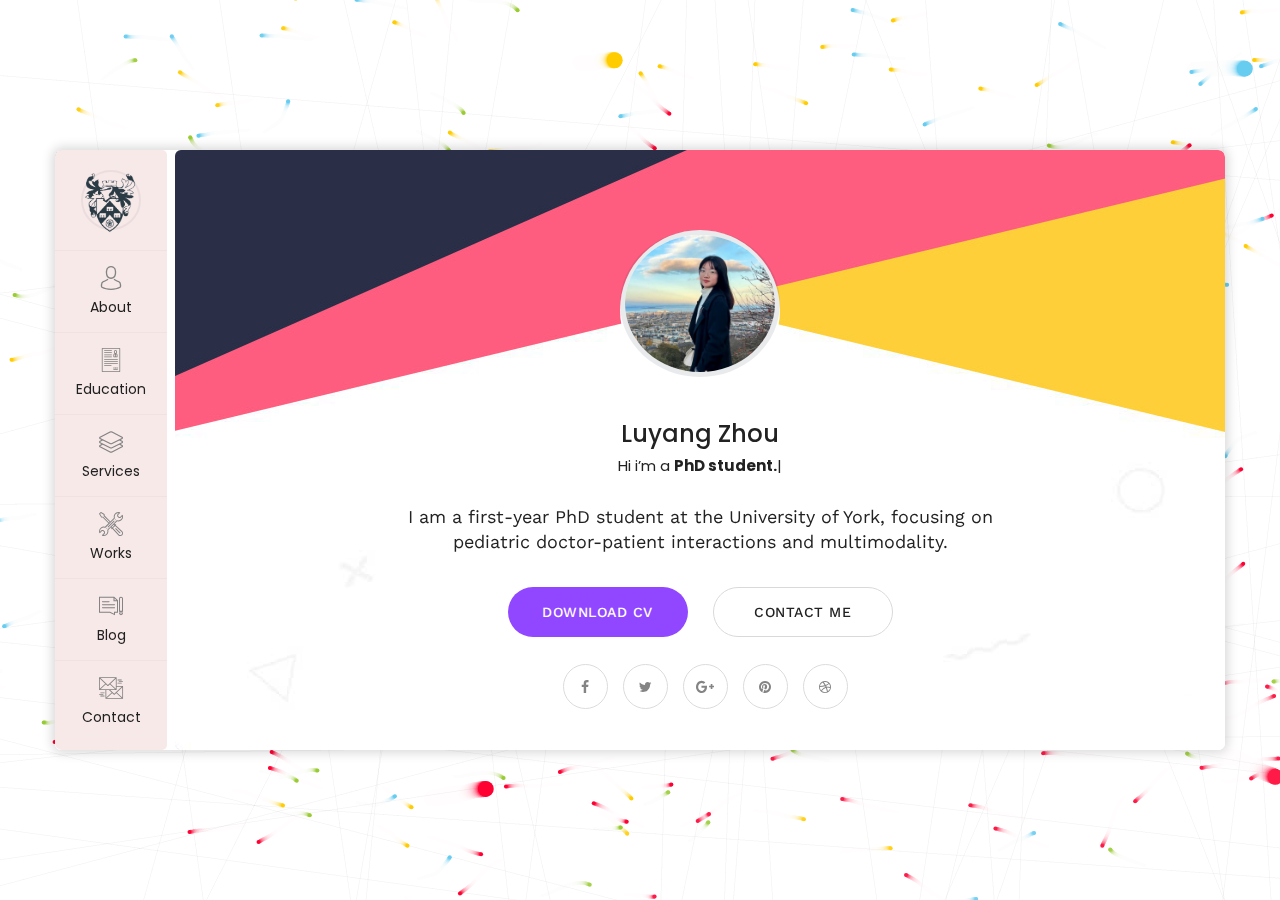
==== index.html @ eec7f37c "Update index.html" ====
﻿<!DOCTYPE html>
<html lang="en">
<head>
<meta charset="utf-8">
<title>Mahira | VCard | CV HTML Template</title>
<!-- Stylesheets -->
<link href="css/bootstrap.css" rel="stylesheet">
<link href="css/style.css" rel="stylesheet">
<link href="css/responsive.css" rel="stylesheet">

<!--Favicon-->
<link rel="shortcut icon" href="images/favicon.png" type="image/x-icon">
<link rel="icon" href="images/favicon.png" type="image/x-icon">
<!-- Responsive -->
<meta http-equiv="X-UA-Compatible" content="IE=edge">
<meta name="viewport" content="width=device-width, initial-scale=1.0, maximum-scale=1.0, user-scalable=0">
<!--[if lt IE 9]><script src="js/html5shiv.js"></script><![endif]-->
<!--[if lt IE 9]><script src="js/respond.js"></script><![endif]-->
</head>

<body>

<div class="page-wrapper default-version">
 	
    <!-- Preloader -->
    <div class="preloader"></div>

    <div class="page-background">
        <div class="image-1"><img src="images/icons/shape/icon-1.png" alt=""></div>
        <div class="image-7"><img src="images/icons/shape/icon-7.png" alt=""></div>
        <canvas id="canvas"></canvas>
    </div>
    
    <!-- Mobile menu -->
    <div class="mobile-menu">
        <div class="container">
            <!--Nav Outer-->
            <div class="nav-outer clearfix">
                <div class="logo"><a href="index.html"><img src="images/logo.png" alt=""></a></div>
                <!-- Main Menu -->
                <nav class="main-menu">
                    <div class="navbar-header">
                        <!-- Toggle Button -->      
                        <button type="button" class="navbar-toggle" data-toggle="collapse" data-target=".navbar-collapse">
                            <span class="icon-bar"></span>
                            <span class="icon-bar"></span>
                            <span class="icon-bar"></span>
                        </button>
                    </div>
                    
                    <div class="navbar-collapse collapse scroll-nav clearfix">
                        <ul class="navigation clearfix">
                            
                            <li class="current"><a href="#home">Home</a></li>
                            <li><a href="#about">About</a></li>
                            <li><a href="#resume">Education</a></li>
                            <li><a href="#services">Services</a></li>
                            <li><a href="#work">Works</a></li>
                            <li><a href="#blog">Blog</a></li>
                            <li><a href="#contact">Contact</a></li>

                         </ul>
                    </div>
                </nav>
                <!-- Main Menu End-->                        
            </div>
            <!--Nav Outer End-->            
        </div>
    </div>
 	
    <div class="card-outer">
        <div class="scroll-box">
            <div class="container" data-animation-in="fadeInLeft" data-animation-out="fadeOutLeft">
                <div class="card-wrapper">
                    <div class="author-info" style="background-image:url(images/background/3.jpg)">
                        <div class="image"><img src="images/resource/user.jpg" alt=""></div>
                        <div class="author">
                            <h3>Luyang Zhou</h3>
                            <div class="designation">
                                Hi i’m
                                <div class="typing-title">
                                    <p>a <strong>PhD student.</strong></p>
                                    <p>a <strong>Conversation analyst.</strong></p>
                                    <p>a <strong>Teaching assistant.</strong></p>
                                </div>
                                <span class="typed-title"></span>
                            </div>
                        </div>
                        <div class="link-btn">
                            <a href="https://luluyang666.github.io/luyangzhou2.github.io/#" class="theme-btn btn-style-one">Download CV</a>
                        </div>
                        <ul class="social-icon-two">
                            <li><a href="#"><span class="fa fa-facebook"></span></a></li>
                            <li><a href="#"><span class="fa fa-twitter"></span></a></li>
                            <li><a href="#"><span class="fa fa-google-plus"></span></a></li>
                            <li><a href="#"><span class="fa fa-pinterest"></span></a></li>
                        </ul>
                    </div>
                    <div class="card-inner-box">
                        <header class="header wow fadeInLeft" data-wow-duration="1.5s">
                            <ul class="main-menu">
                                <li class="active home"><a class="logo" href="#home"><img src="images/logo.png" alt=""></a></li>
                                <li><a href="#about"><i class="flaticon-social"></i>About</a></li>
                                <li><a href="#resume"><i class="flaticon-curriculum"></i>Education</a></li>
                                <li><a href="#services"><i class="flaticon-layers-1"></i>Services</a></li>
                                <li><a href="#work"><i class="flaticon-tools"></i>Works</a></li>
                                <li><a href="#blog"><i class="flaticon-blog"></i>Blog</a></li>
                                <li><a href="#contact"><i class="flaticon-send-mail"></i>Contact</a></li>
                            </ul>
                        </header>

                        <!-- card item -->
                        <div class="card-home card-item active" id="home" style="background-image:url(images/background/1.jpg)">

                            <div class="card-inner wow fadeInUp" data-wow-duration="2s">
                                <div class="image"><img src="images/resource/user.jpg" alt=""></div>
                                <div class="author">
                                    <h3>Luyang Zhou</h3>
                                    <div class="designation">
                                        Hi i’m
                                        <div class="typing-title">
                                            <p>a <strong>PhD student.</strong></p>
                                            <p>a <strong>Conversation analyst.</strong></p>
                                            <p>a <strong>Teaching assistant.</strong></p>
                                        </div>
                                        <span class="typed-title"></span>
                                    </div>
                                </div>
                                <div class="text">I am a first-year PhD student at the University of York, focusing on pediatric doctor-patient interactions and multimodality.</div>
                                <div class="link-btn">
                                    <a href="#" class="theme-btn btn-style-one">Download CV</a>
                                    <a href="#" class="theme-btn btn-style-two">Contact Me</a>
                                </div>
                                <ul class="social-icon-two">
                                    <li><a href="#"><span class="fa fa-facebook"></span></a></li>
                                    <li><a href="#"><span class="fa fa-twitter"></span></a></li>
                                    <li><a href="#"><span class="fa fa-google-plus"></span></a></li>
                                    <li><a href="#"><span class="fa fa-pinterest"></span></a></li>
                                    <li><a href="#"><span class="fa fa-dribbble"></span></a></li>
                                </ul>
                            </div>
                            
                        </div>
                        <!-- end item -->

                        <!-- card item -->
                        <div class="card-about card-item" id="about" style="background-image:url(images/background/2.jpg)">
                            <div class="card-inner">
                                <h4 class="title">About Me</h4>
                                <div class="text">I am a first-year PhD student at the University of York. My research focuses on a CA approach to doctor-patient interaction, especially pediatric consultations. I also explore multimodal conversation analysis, investigating how non-verbal cues, such as gestures and other visual elements contribute to communication in healthcare settings.</div>
                                <div class="info-list">
                                    <div class="row">
                                        <div class="col-md-6">
                                            <ul class="list-style-one">
                                                <li><strong>Name:</strong>  Luyang Zhou</li>
                                                <li><strong>Phone:</strong>  </li>
                                                <li><strong>Address:</strong>  Vanbrugh College, the Department of Language and Linguistic Science, University of York, YO10, 5DD</li>
                                            </ul>
                                        </div>
                                        <div class="col-md-6">
                                            <ul class="list-style-one">
                                                <li><strong>Email:</strong>  ftb512@york.ac.uk</li>
                                                <li><strong>Freelance:</strong>  Tutoring or Teaching</li>
                                            </ul>
                                        </div>
                                    </div>
                                </div>                                    
                                <h4 class="title">Skills</h4>
                                <div class="row">
                                    <!-- About Block -->
                                    <div class="skill-block col-md-3 col-sm-4 col-xs-6">
                                        <div class="inner-box">
                                            <div class="graph-outer">
                                                <input type="text" class="dial" data-fgColor="#9147ff" data-bgColor="#f5f5f5" data-width="90" data-height="90" data-linecap="normal"  value="75">
                                                <div class="inner-text count-box"><span class="count-text" data-stop="100" data-speed="2000"></span>%</div>
                                            </div>
                                            <h3>Mandarin, Japanese and English</h3>
                                        </div>
                                    </div>

                                    <!-- About Block -->
                                    <div class="skill-block col-md-3 col-sm-4 col-xs-6">
                                        <div class="inner-box">
                                            <div class="graph-outer">
                                                <input type="text" class="dial" data-fgColor="#ff5e7e" data-bgColor="#f5f5f5" data-width="90" data-height="90" data-linecap="normal"  value="75">
                                                <div class="inner-text count-box"><span class="count-text" data-stop="90" data-speed="2000"></span>%</div>
                                            </div>
                                            <h3>Qualitative analysis</h3>
                                        </div>
                                    </div>

                                    <!-- About Block -->
                                    <div class="skill-block col-md-3 col-sm-4 col-xs-6">
                                        <div class="inner-box">
                                            <div class="graph-outer">
                                                <input type="text" class="dial" data-fgColor="#ffc713" data-bgColor="#f5f5f5" data-width="90" data-height="90" data-linecap="normal"  value="75">
                                                <div class="inner-text count-box"><span class="count-text" data-stop="75" data-speed="2000"></span>%</div>
                                            </div>
                                            <h3>Machine learning</h3>
                                        </div>
                                    </div>

                                    <!-- About Block -->
                                    <div class="skill-block col-md-3 col-sm-4 col-xs-6">
                                        <div class="inner-box">
                                            <div class="graph-outer">
                                                <input type="text" class="dial" data-fgColor="#51dbc3" data-bgColor="#f5f5f5" data-width="90" data-height="90" data-linecap="normal"  value="75">
                                                <div class="inner-text count-box"><span class="count-text" data-stop="75" data-speed="2000"></span>%</div>
                                            </div>
                                            <h3>R and Python</h3>
                                        </div>
                                    </div>
                                </div>
                                        
                            </div>
                        </div>
                        <!-- end item -->

                        <!-- card item -->
                        <div class="card-resume card-item" id="resume" style="background-image:url(images/background/2.jpg)">
                            <div class="card-inner">
                                <h4 class="title">Education</h4>
                                <div class="row clearfix">
                                    <!--Column-->
                                    <div class="timeline-column col-md-6 col-sm-12 col-xs-12">
                                        <div class="inner">
                                            <div class="col-header"><div class="icon-box"><div class="icon-inner"><div class="icon"><span class="flaticon-book"></span></div></div></div> <h2>Education</h2></div>
                                            
                                            <!--Timeline Block-->
                                            <div class="timeline-block">
                                                <div class="inner-box">
                                                    <h4>PhD in Language and Communication</h4>
                                                    <div class="date"><span>2024-present</span> / University of York</div>
                                                    <div class="text">A Multimodal Conversation Analysis of Children's Engagement in Pediatric Consultations(co-supervised by Prof. Merran Toerien and Dr. Kobin Kendrick).</div>
                                                </div>
                                            </div>

                                            <!--Timeline Block-->
                                            <div class="timeline-block">
                                                <div class="inner-box">
                                                    <h4>MA in Linguistics(Distinction)</h4>
                                                    <div class="date"><span>2022-2023</span> / Newcastle University</div>
                                                    <div class="text">Enhancing Learning Space: A Comparative Study of Feedback Practices in Chinese EFL Classrooms(supervised by Prof. Steve Walsh).</div>
                                                </div>
                                            </div>

                                            <!--Timeline Block-->
                                            <div class="timeline-block">
                                                <div class="inner-box">
                                                    <h4>BA in English</h4>
                                                    <div class="date"><span>2018-2022</span> / Ocean University of China</div>
                                                    <div class="text">Patriotism in Interaction: A Conversation Analytic Study of Interviews with Shenzhou Spacecraft Astronauts(supervised by Prof. Guodong Yu). </div>
                                                </div>
                                            </div>
                                            
                                        </div>
                                    </div>
                                    
                                    <!--Column-->
                                    <div class="timeline-column col-md-6 col-sm-12 col-xs-12">
                                        <div class="inner">
                                            <div class="col-header"><div class="icon-box"><div class="icon-inner"><div class="icon"><span class="flaticon-case"></span></div></div></div> <h2>Experience</h2></div>
                                            
                                            <!--Timeline Block-->
                                            <div class="timeline-block">
                                                <div class="inner-box">
                                                    <h4>YorCCA Committee Member</h4>
                                                    <div class="date"><span>2024-Present</span>  / University of York</div>
                                                    <div class="text">Marketing Manager: Create content for social media platforms, including tweets, posts, and event promotions.</div>
                                                </div>
                                            </div>

                                            <div class="timeline-block">
                                                <div class="inner-box">
                                                    <h4>Student Representative</h4>
                                                    <div class="date"><span>2022-2023 </span> / Newcastle University</div>
                                                    <div class="text">Gathered peer feedback, communicated concerns to faculty, organized initiatives, and participated in advocacy meetings.</div>
                                                </div>
                                            </div>

                                            <div class="timeline-block">
                                                <div class="inner-box">
                                                    <h4>Research Assistant in Child Language Acquisition</h4>
                                                    <div class="date"><span>2023 </span>  / Newcastle University</div>
                                                    <div class="text">Conducted ethnographic transcriptions of 10 hours of audio recordings of children (aged 2 to 4) and their parents for the CHILDS corpus.</div>
                                                </div>
                                            </div>

                                        </div>
                                    </div>
                                    
                                </div>
                            </div>
                        </div>
                        <!-- end item -->
                        <!-- card item -->
                        <div class="card-services card-item" id="services" style="background-image:url(images/background/2.jpg)">
                            <div class="card-inner">
                                <h4 class="title">Services</h4>
                                <div class="row">
                                    <div class="services-block col-md-6">
                                        <div class="inner-box">
                                            <div class="icon-box"><span class="icon flaticon-pen-tool"></span></div>
                                            <h4><a href="blog-single.html">UI/UX Design</a></h4>
                                            <div class="text">Lorem ipsum dolor amet constur adipisicing elit </div>
                                        </div> 
                                    </div>
                                    <div class="services-block col-md-6">
                                        <div class="inner-box">
                                            <div class="icon-box"><span class="icon flaticon-folder"></span></div>
                                            <h4><a href="blog-single.html">Web Design</a></h4>
                                            <div class="text">Lorem ipsum dolor amet constur adipisicing elit </div>
                                        </div> 
                                    </div>
                                    <div class="services-block col-md-6">
                                        <div class="inner-box">
                                            <div class="icon-box"><span class="icon flaticon-computer"></span></div>
                                            <h4><a href="blog-single.html">Branding</a></h4>
                                            <div class="text">Lorem ipsum dolor amet constur adipisicing elit </div>
                                        </div> 
                                    </div>
                                    <div class="services-block col-md-6">
                                        <div class="inner-box">
                                            <div class="icon-box"><span class="icon flaticon-layers-1"></span></div>
                                            <h4><a href="blog-single.html">Logo Design</a></h4>
                                            <div class="text">Lorem ipsum dolor amet constur adipisicing elit </div>
                                        </div> 
                                    </div>
                                    <div class="services-block col-md-6">
                                        <div class="inner-box">
                                            <div class="icon-box"><span class="icon flaticon-web-design"></span></div>
                                            <h4><a href="blog-single.html">Apps Design</a></h4>
                                            <div class="text">Lorem ipsum dolor amet constur adipisicing elit </div>
                                        </div> 
                                    </div>
                                    <div class="services-block col-md-6">
                                        <div class="inner-box">
                                            <div class="icon-box"><span class="icon flaticon-photo-camera"></span></div>
                                            <h4><a href="blog-single.html">Photography</a></h4>
                                            <div class="text">Lorem ipsum dolor amet constur adipisicing elit </div>
                                        </div> 
                                    </div>
                                </div>
                            </div>
                        </div>
                        <!-- end item -->
                        <!-- card item -->
                        <div class="card-projects card-item" id="work" style="background-image:url(images/background/2.jpg)">
                            <div class="card-inner">
                                <h4 class="title">Works</h4>
                                <div class="row">
                                    <div class="projects-block col-md-6">
                                        <div class="inner-box">
                                            <figure class="image">
                                                <img src="images/gallery/1.jpg" alt="image">
                                                <div class="overlay">
                                                    <a class="lightbox-image option-btn" title="Image Caption Here" data-fancybox-group="example-gallery" href="images/gallery/1.jpg">
                                                        <i class="fa fa-search"></i>
                                                    </a>                                
                                                </div>
                                            </figure>
                                            <div class="caption-title">
                                                <h3><a href="#">Portfolio Item Title</a></h3>
                                                <span>Branding, Print</span>
                                            </div>
                                        </div>
                                    </div>
                                    <div class="projects-block col-md-6">
                                        <div class="inner-box">
                                            <figure class="image">
                                                <img src="images/gallery/2.jpg" alt="image">
                                                <div class="overlay">
                                                    <a class="lightbox-image option-btn" title="Image Caption Here" data-fancybox-group="example-gallery" href="images/gallery/2.jpg">
                                                        <i class="fa fa-search"></i>
                                                    </a>                                
                                                </div>
                                            </figure>
                                            <div class="caption-title">
                                                <h3><a href="#">Portfolio Item Title</a></h3>
                                                <span>Branding, Print</span>
                                            </div>
                                        </div>
                                    </div>
                                    <div class="projects-block col-md-6">
                                        <div class="inner-box">
                                            <figure class="image">
                                                <img src="images/gallery/3.jpg" alt="image">
                                                <div class="overlay">
                                                    <a class="lightbox-image option-btn" title="Image Caption Here" data-fancybox-group="example-gallery" href="images/gallery/3.jpg">
                                                        <i class="fa fa-search"></i>
                                                    </a>                                
                                                </div>
                                            </figure>
                                            <div class="caption-title">
                                                <h3><a href="#">Portfolio Item Title</a></h3>
                                                <span>Branding, Print</span>
                                            </div>
                                        </div>
                                    </div>
                                    <div class="projects-block col-md-6">
                                        <div class="inner-box">
                                            <figure class="image">
                                                <img src="images/gallery/4.jpg" alt="image">
                                                <div class="overlay">
                                                    <a class="lightbox-image option-btn" title="Image Caption Here" data-fancybox-group="example-gallery" href="images/gallery/4.jpg">
                                                        <i class="fa fa-search"></i>
                                                    </a>                                
                                                </div>
                                            </figure>
                                            <div class="caption-title">
                                                <h3><a href="#">Portfolio Item Title</a></h3>
                                                <span>Branding, Print</span>
                                            </div>
                                        </div>
                                    </div>
                                    <div class="projects-block col-sm-6">
                                        <div class="inner-box">
                                            <figure class="image">
                                                <img src="images/gallery/5.jpg" alt="image">
                                                <div class="overlay">
                                                    <a class="lightbox-image option-btn" title="Image Caption Here" data-fancybox-group="example-gallery" href="images/gallery/5.jpg">
                                                        <i class="fa fa-search"></i>
                                                    </a>                                
                                                </div>
                                            </figure>
                                            <div class="caption-title">
                                                <h3><a href="#">Portfolio Item Title</a></h3>
                                                <span>Branding, Print</span>
                                            </div>
                                        </div>
                                    </div>
                                    <div class="projects-block col-sm-6">
                                        <div class="inner-box">
                                            <figure class="image">
                                                <img src="images/gallery/6.jpg" alt="image">
                                                <div class="overlay">
                                                    <a class="lightbox-image option-btn" title="Image Caption Here" data-fancybox-group="example-gallery" href="images/gallery/6.jpg">
                                                        <i class="fa fa-search"></i>
                                                    </a>                                
                                                </div>
                                            </figure>
                                            <div class="caption-title">
                                                <h3><a href="#">Portfolio Item Title</a></h3>
                                                <span>Branding, Print</span>
                                            </div>
                                        </div>
                                    </div>
                                </div>
                            </div>
                        </div>
                        <!-- end item -->
                        <!-- card item -->
                        <div class="card-blog card-item" id="blog" style="background-image:url(images/background/2.jpg)">
                            <div class="card-inner">
                                <h4 class="title">Blog</h4>
                                <div class="news-block">
                                    <div class="inner-box">
                                        <div class="image">
                                            <img src="images/resource/blog-1.jpg" alt="">
                                            <div class="overlay">
                                                <a class="link-btn" href="blog-single.html">
                                                    <i class="fa fa-link"></i>
                                                </a>                                
                                            </div>
                                        </div>
                                        <div class="date"><strong>02</strong> <br>Sep</div>
                                        <div class="lower-content">
                                            <h4><a href="blog-single.html">Let’s Talk About Design</a></h4>
                                            <div class="post-meta">by admin  /  <span>Design</span></div>
                                        </div>
                                    </div>
                                </div>
                                <div class="news-block">
                                    <div class="inner-box">
                                        <div class="image">
                                            <img src="images/resource/blog-2.jpg" alt="">
                                            <div class="overlay">
                                                <a class="link-btn" href="blog-single.html">
                                                    <i class="fa fa-link"></i>
                                                </a>                                
                                            </div>
                                        </div>
                                        <div class="date"><strong>04</strong> <br>Sep</div>
                                        <div class="lower-content">
                                            <h4><a href="blog-single.html">Let’s Talk About Design</a></h4>
                                            <div class="post-meta">by admin  /  <span>Design</span></div>
                                        </div>
                                    </div>
                                </div>
                                <div class="news-block">
                                    <div class="inner-box">
                                        <div class="image">
                                            <img src="images/resource/blog-3.jpg" alt="">
                                            <div class="overlay">
                                                <a class="link-btn" href="blog-single.html">
                                                    <i class="fa fa-link"></i>
                                                </a>                                
                                            </div>
                                        </div>
                                        <div class="date"><strong>06</strong> <br>Sep</div>
                                        <div class="lower-content">
                                            <h4><a href="blog-single.html">Let’s Talk About Design</a></h4>
                                            <div class="post-meta">by admin  /  <span>Design</span></div>
                                        </div>
                                    </div>
                                </div>
                            </div>
                        </div>
                        <!-- end item -->
                        <!-- card item -->
                        <div class="card-contact card-item" id="contact" style="background-image:url(images/background/2.jpg)">
                            <div class="card-inner">
                                <h3 class="title">Contact</h3>
                                <h4>Keep In Touch</h4>
                                <div class="row clearfix">
                                    <div class="col-md-6">
                                        <ul class="list-style-two">
                                            <li><span class="icon flaticon-signs"></span>Vanbrugh College, the Department of Language and Linguistic Science <br> the University of York, YO10, 5DD </li>
                                            <li><span class="icon flaticon-smartphone"></span>(+44) 01904 32 3213</li>
                                            <li><span class="icon flaticon-note-1"></span>ftb512@york.ac.uk </li>
                                        </ul>
                                    </div>
                                    <div class="col-md-6">
                                        <div class="map-section">
                                            <div class="home-google-map">
                                                <div 
                                                    class="google-map" 
                                                    id="contact-google-map" 
                                                    data-map-lat="40.700843" 
                                                    data-map-lng="-74.004012" 
                                                    data-icon-path="images/icons/map-marker.png"
                                                    data-map-title="Chester"
                                                    data-map-zoom="11" >
                                                </div>
                                            </div>
                                        </div>
                                    </div>
                                </div>
                                <h4>Contact me</h4>
                                <!-- Contact Form -->
                                <div class="contact-form">
                                    <!--Comment Form-->
                                    <form method="post" action="sendemail.php" id="contact-form">
                                        <div class="row clearfix">
                                            
                                            <div class="col-md-6 form-group">
                                                <input type="text" name="username" placeholder="Name" required>
                                            </div>
                                            
                                            <div class="col-md-6 form-group">
                                                <input type="email" name="email" placeholder="Email" required>
                                            </div>
                                            
                                            <div class="col-md-6 form-group">
                                                <input type="text" name="subject" placeholder="Subject" required>
                                            </div>

                                            <div class="col-md-6 form-group">
                                                <input type="text" name="phone" placeholder="Phone" required>
                                            </div>

                                            <div class="col-lg-12 col-md-12 form-group">
                                                <textarea name="message" placeholder="Message"></textarea>
                                            </div>
                                            
                                            <div class="col-lg-12 col-md-12 form-group">
                                                <button class="theme-btn btn-style-two" type="submit" name="submit-form">Submit Now </button>
                                            </div>
                                            
                                        </div>
                                    </form>
                                        
                                </div>
                                <!--End Contact Form -->
                                        
                            </div>
                        </div>
                        <!-- end item -->

                    </div>
                </div>
                    
            </div>
        </div>
            
    </div>

</div>
<!--End pagewrapper-->


<script src="js/jquery.js"></script> 

<script src="js/bootstrap.min.js"></script>
<script src="js/jquery.mCustomScrollbar.concat.min.js"></script>
<script src="js/owl.js"></script>
<script src="js/wow.js"></script>
<script src="js/appear.js"></script>
<script src="js/jquery.fancybox.js"></script>
<script src="js/element-in-view.js"></script>
<script src="js/knob.js"></script>
<script src="js/validate.js"></script>
<script src="js/mousemoveparallax.js"></script>
<script src="js/pagenav.js"></script>
<script src="js/jquery-type.js"></script>
<script src="js/jquery.nicescroll.min.js"></script>
<script src="js/particle-alone.js"></script>
<script src="js/script.js"></script>

<!--Google Map APi Key-->
<script src="http://ditu.google.cn/maps/api/js?key=AIzaSyATY4Rxc8jNvDpsK8ZetC7JyN4PFVYGCGM"></script>
<script src="js/gmaps.js"></script>
<script src="js/map-script.js"></script>
<!--End Google Map APi-->

</body>
</html>
---- css/style.css ----
/* Mahira HTML Template*/

/************ TABLE OF CONTENTS ***************
1. Fonts
2. Reset
3. Global
4. Header
5. About
6. Resume
7. Services
8. Works
9. Blog
10. Contact
**********************************************/

/*** 

====================================================================
	Fonts
====================================================================

 ***/

@import url('https://fonts.googleapis.com/css?family=Poppins:400,500,600,700,800|Work+Sans:400,500,700');

/*font-family: 'Poppins', sans-serif;
font-family: 'Work Sans', sans-serif;*/

@import url('font-awesome.css');
@import url('flaticon.css');
@import url('animate.css');
@import url('owl.css');
@import url('jquery-ui.css');
@import url('jquery.fancybox.min.css');
@import url('jquery.mCustomScrollbar.min.css');
@import url('custom-animate.css');
@import url('multi-scroll.css');

/*** 

====================================================================
	Reset
====================================================================

 ***/

* {
	margin:0px;
	padding:0px;
	border:none;
	outline:none;
}

/*** 

====================================================================
	Global Settings
====================================================================

 ***/

body {
	font-size:15px;
	color:#777777;
	line-height:1.7em;
	font-weight:400;
	background:#ffffff;
	-webkit-font-smoothing: antialiased;
	-moz-font-smoothing: antialiased;
	font-family: 'Work Sans', sans-serif;
}

a{
	text-decoration:none;
	cursor:pointer;
	color:#fc6183;
}

a:hover,a:focus,a:visited{
	text-decoration:none;
	outline:none;
}

h1,h2,h3,h4,h5,h6 {
	position:relative;
	font-weight:normal;
	background:none;
	margin:0px;
	line-height:1.6em;
	font-family: 'Poppins', sans-serif;
}

textarea{
	overflow:hidden;
}

p{
	font-size: 14px;
	position:relative;
	line-height:1.8em;	
	margin-bottom: 0;
	color: #777777;
}

::-webkit-input-placeholder{color: inherit;}
::-moz-input-placeholder{color: inherit;}
::-ms-input-placeholder{color: inherit;}

.auto-container{
	position:static;
	max-width:1200px;
	padding:0px 15px;
	margin:0 auto;
}

.medium-container{
	max-width:850px;
}

.page-wrapper{
	position:relative;
	margin:0 auto;
	width:100%;
	min-width:300px;
	background-position: center;
	background-repeat: repeat;
}

.page-wrapper.bg-lines{
	background-image: url(../images/icons/line.png);
}


ul,li{
	list-style:none;
	padding:0px;
	margin:0px;	
}

.centered{
	text-align:center;	
}

.theme-btn{
	display:inline-block;
	letter-spacing: .5px;
	transition:all 0.3s ease;
	-moz-transition:all 0.3s ease;
	-webkit-transition:all 0.3s ease;
	-ms-transition:all 0.3s ease;
	-o-transition:all 0.3s ease;
}

/*Btn Style One*/
.btn-style-one{
	position:relative;
	font-size:14px;
	line-height:22px;
	text-align: center;
	padding:14px 30px;
	color:#ffffff;
	font-weight:500;
	text-transform: uppercase;
	letter-spacing:.5px;
	-webkit-border-radius: 40px;
	-moz-border-radius: 40px;
	-ms-border-radius: 40px;
	-o-border-radius: 40px;
	border-radius: 40px;
	background: #9147ff;
}

.btn-style-one:hover{
	color: #fff;
	background: #222;
}

/*Btn Style two*/
.btn-style-two{
	position:relative;
	font-size:14px;
	line-height:22px;
	text-align: center;
	padding: 13px 30px;
	color:#222;
	font-weight:500;
	text-transform: uppercase;
	letter-spacing:.5px;
	-webkit-border-radius: 40px;
	-moz-border-radius: 40px;
	-ms-border-radius: 40px;
	-o-border-radius: 40px;
	border-radius: 40px;
	background: transparent;
	border: 1px solid #d9d9d9;
}

.btn-style-two:hover{
	color: #ffffff;
	background: #9147ff;
	border-color: #9147ff;
}


/*Social Icon One*/

.social-icon-one{
	position:relative;
}

.social-icon-one li{
	position:relative;
	margin-left:10px;
	display:inline-block;
}

.social-icon-one li a{
	font-size:14px;
	color:#111111;
}

.social-icon-one li a:hover{
	color:#1d1d1d;
}

/*Social Icon two*/

.social-icon-two{
	position:relative;
}

.social-icon-two li{
	position:relative;
	margin-left:10px;
	display:inline-block;
}

.social-icon-two li a{
	font-size:14px;
	color: #848484;
	height:  45px;
	width:  45px;
	text-align:  center;
	line-height:  45px;
	border: 1px solid #dbdbdb;
	display:  inline-block;
	border-radius: 50%;
	transition: .5s ease;
}

.social-icon-two li a:hover{
	color:#fff;
	background-color: #9147ff;
}

.theme_color{
	color:#fc6183;	
}

.preloader{
	position:fixed;
	left:0px;
	top:0px;
	width:100%;
	height:100%;
	z-index:999999;
	background-color:#ffffff;
	background-position:center center;
	background-repeat:no-repeat;
	background-image:url(../images/icons/preloader.svg);
}

img{
	display:inline-block;
	max-width:100%;
	height:auto;	
}

/* page background */
.page-background {
	position: fixed;
    overflow: hidden;
    top: 0;
    left: 0;
    width: 100%;
    height: 100%;
	background-image: -moz-linear-gradient( 110deg, rgb(145,71,255) 0%, rgb(121,39,245) 100%);
    background-image: -webkit-linear-gradient( 110deg, rgb(145,71,255) 0%, rgb(121,39,245) 100%);
    background-image: -ms-linear-gradient( 110deg, rgb(145,71,255) 0%, rgb(121,39,245) 100%);
}

.page-background .image-1 {
	position: absolute;
	left: 0;
	top: 0;
}

.page-background .image-7 {
	position: absolute;
	right: 0;
	bottom: 0px;
}

/* parallax container */

.parallax-container {
    position: absolute;
    left: 0;
    top: 0;
    width: 100%;
    height: 100%;
}

.parallax-container .image-2 {
	position: absolute;
	left: 120px;
	top: 50%;
}

.parallax-container .image-3 {
	position: absolute;
	left: 50%;
	top: 90px;
}

.parallax-container .image-4 {
	position: absolute;
	right: 30%;
	top: 5px;
}

.parallax-container .image-5 {
	position: absolute;
	right: 150px;
	bottom: 50%;
}

.parallax-container .image-6 {
	position: absolute;
	left: 30%;
	bottom: 50px;
}


.card-outer {
    position: fixed;
    display: flex;
    flex-direction: row;
    flex-wrap: wrap;
    justify-content:  center;
    align-items:  center;
    height:  100%;
    width:  100%;
    top:  0;
    left:  0;
}

.card-outer .container {
	position: relative;
}


/*** 

====================================================================
	Header
====================================================================

 ***/

.header {
	position: absolute;
	left: 0;
	top: 0;
	bottom: 0;
	background-color: #f8e9e9;
	border-radius: 5px;
	transition: .5s ease;
	z-index: 99;
	overflow: hidden;
}

.card-outer .card-inner-box.offsetleft .header {
	border-radius: 0px;
}

.header ul {
	text-align: center;
}

.header ul li {
	position: relative;
	min-width: 100px;
	border-bottom: 1px solid #f0e2e2;
}

.header ul li:last-child {
	border-bottom: 0px;
}

.header ul li a.logo {
    border: 2px solid #ebdddd;
    border-radius: 50%;
    height: 60px;
    width: 60px;
    padding: 0 0;
    line-height: 54px;
    margin: 20px auto;
}

.header ul li.active a.logo {
	background-color: transparent;
}

.header ul li a {
	position: relative;
	color: #212121;
	padding: 15px 21px 12px;

	display:  block;
	font-size:  14px;
	font-family:  'Poppins', sans-serif;
	background: #f8e9e9;
	z-index: 99;
}

.header ul li:before {
	position: absolute;
	content: '';
	background-color: #9147ff;
	height: 50px;
	width: 50px;
	right: 10px;
	top: 15px;
	transform: rotate(45deg);
	transition:  .5s ease;
}

.header ul li.active:before {
	right: 0;
	z-index: 99;
}

.header ul li.home:before {
	display: none;
}

.header ul li a i {
	display:  block;
	color: #838383;
	font-size: 24px;
	margin-bottom: 3px;
}

.header ul li.active a {
    background: #9147ff;
    color: #fff;
}

.header ul li.active a i {
    color: #fff;
}

/* Mobile menu */

.mobile-menu {
    background: #fff;
    position: fixed;
    top: 0;
    left: 0;
    width: 100%;
    z-index: 9999;
    display: none;
    box-shadow: 0 0 40px rgba(0, 0, 0, 0.1);
}

.mobile-menu .nav-outer {
	position: relative;
}

.mobile-menu .logo {
    position: absolute;
    left: 0;
    top: 0;
    z-index: 99;
    border-right: 1px solid #ececec;
    padding: 13px 0;
    padding-right: 24px;
}

/*** 

====================================================================
	Card item
====================================================================

 ***/

.card-outer .card-wrapper {
	background-color: #fff;
	border-radius: 7px;
	overflow: hidden;
}

.card-outer .card-inner-box {
	position: relative;
	min-height: 600px;
	background-image: -moz-linear-gradient( 110deg, rgb(145,71,255) 0%, rgb(121,39,245) 100%);
	background-image: -webkit-linear-gradient( 110deg, rgb(145,71,255) 0%, rgb(121,39,245) 100%);
	background-image: -ms-linear-gradient( 110deg, rgb(145,71,255) 0%, rgb(121,39,245) 100%);
	transition: 1s ease;
}

.card-outer .card-inner-box.offsetleft {
	transition: .5s ease;
	transform: translate(350px);
}

.card-item {
    position: absolute;
    border-radius: 6px;
    border-top-left-radius: 0px;
    border-bottom-left-radius: 0px;
    top: 0;
    left: 100px;
    right: 0;
    bottom: 0;
    opacity: 0;
    visibility: hidden;
    z-index: 8;
    max-width: 720px;
}

.card-inner-box.active .card-item {
	border-top-left-radius: 0px;
	border-bottom-left-radius: 0px;
    background-repeat: no-repeat;
    background-position: right center;
}

.card-item .card-inner {
	height: 100%;
	transition: .5s ease;
}

.card-inner-box .card-home {
	text-align: center;
	left: 120px;
	background-position: center;
	background-repeat: no-repeat;
	background-size: cover;
	border-radius: 6px;
	max-width: 1050px;
	padding-top: 80px;
}

.card-item.active {
	opacity: 1;
	visibility: visible;
	z-index: 10;
	transition: visibility 1s linear, opacity 0.5s linear;
}

.card-item.hide-item {
	opacity: 0;
	visibility: hidden;
	z-index: 9;
}

.card-home .image {
	width: 160px;
	height: 160px;
	margin: 0 auto;
	margin-bottom: 25px;
	background: #fff;
	border-radius: 50%;
}

.card-home .image img {
	border: 5px solid rgba(31, 53, 67, 0.10);
	border-radius: 50%;
}

.card-home .author h3 {
	font-weight: 500;
	color: #222;
}

.card-home .author .designation {
	font-family: 'Poppins', sans-serif;
	font-size: 15px;
	margin-bottom: 25px;
	color: #222;
}

.card-home .text {
	font-size: 18px;
	max-width: 600px;
	margin: 0 auto;
	margin-bottom: 25px;
	color: #222;
}

.card-home .link-btn {
	margin-bottom: 20px;
}

.card-home .theme-btn {
	margin: 7px 10px;
	min-width: 180px;
}

/* author info */
.author-info {
	position: absolute;
	left: 0px;
	top: 0;
	bottom: 0;
	text-align: center;
	padding: 50px 15px;
	padding-top: 140px;
	min-width: 350px;
	border-bottom-left-radius: 6px;
	border-top-left-radius: 8px;
	background-repeat: no-repeat;
	background-position: center;
}

.author-info .image {
	width: 160px;
	height: 160px;
	border-radius: 50%;
	margin: 0 auto;
	margin-bottom: 35px;
	background: #fff;
}

.author-info .image img {
	border: 5px solid rgba(31, 53, 67, 0.10);
	border-radius: 50%;
}

.author-info .author h3 {
	font-weight: 500;
	color: #222;
}

.author-info .author .designation {
	font-family: 'Poppins', sans-serif;
	font-size: 15px;
	margin-bottom: 30px;
	color: #222;
}

.author-info .text {
	font-size: 18px;
	max-width: 600px;
	margin: 0 auto;
	margin-bottom: 30px;
	color: #222;
}

.author-info .link-btn {
	margin-bottom: 30px;
}

.author-info .theme-btn {
	margin: 0 10px;
}

/*** 

====================================================================
	About Us	
====================================================================

***/

.card-about {
	padding: 50px 50px;
}

.card-about .title {
	font-size: 22px;
	font-weight: 500;
	color: #222;
	margin-bottom: 20px;
}

.card-about .text {
	position: relative;
	margin-bottom: 20px;
}

.card-about .info-list {
	margin-bottom: 28px;
	padding-bottom: 20px;
	border-bottom: 1px solid #e5e5e5;
}

.card-about .list-style-one {
	position: relative;
}

.card-about .list-style-one li {
	position: relative;
	color: #848484;
	margin-bottom: 10px;
}

.card-about .list-style-one li strong {
	color: #222;
}

.skill-section .row{
	margin: 0 -60px;
}

.skill-section .skill-block{
	padding: 0 60px;
}

.skill-block{
	position: relative;
	margin-bottom: 30px;
	text-align:  left;
}

.skill-block .inner-box{
	position: relative;
	display:  inline-block;
}

.skill-block .graph-outer{
	position: relative;
	left: 0;
	top: 0;
	text-align: center;
	display: inline-block;
}

.skill-block .graph-outer .count-box{
    position: absolute;
    left: 0;
    top: 50%;
    width: 100%;
    font-size: 20px;
    color: #222222;
    font-weight: 300;
    line-height: 40px;
    margin-top: -20px;
}

.skill-block h3{
	position: relative;
	font-size: 15px;
	line-height: 1.2em;
	color: #222222;
	font-weight: 400;
	text-align:  center;
	font-family:  'Work Sans', sans-serif;
	margin-top: 5px;
}

.skill-block .sub-title{
	display: block;
	font-size: 12px;
	line-height: 18px;
	color: #00aeef;
	font-weight: 400;
	margin-top: 3px;
}

.skill-block .text{
	position: relative;	
	font-size: 18px;
	line-height: 28px;
	color: #555555;
	font-weight: 300;
	margin-top: 15px;
}


/*** 

====================================================================
	Resume Section
====================================================================

***/

.card-resume{
	padding: 50px 50px;
}

.card-resume .title {
    font-size: 22px;
    font-weight: 500;
    color: #222;
    margin-bottom: 15px;
    padding-bottom: 10px;
    border-bottom: 1px solid #e5e5e5;
    margin-top: -9px;
}

.card-resume .timeline-column{
	position:relative;
	margin-bottom: 40px;
}

.card-resume .timeline-column .inner{
	position:relative;
	padding-left: 13px;
	padding-bottom:2px;
}

.card-resume .timeline-column .inner:before{
	content:'';
	position:absolute;
	left: 12px;
	top: 60px;
	border-left:1px solid #d0d0d0;
	bottom: 0;
}

.card-resume .timeline-column .col-header{
	position:relative;
	padding-left: 22px;
	margin-bottom: 5px;
}

.card-resume .timeline-column .col-header h2{
	position:relative;
	font-size: 18px;
	color: #222;
	font-weight: 500;
	text-transform:capitalize;
	line-height:42px;
}

.dark-layout .card-resume .timeline-column .col-header h2{
	color:#ffffff;
}

.card-resume .timeline-column .col-header .icon-box{
	position:absolute;
	left: -26px;
	top: -4px;
}

.card-resume .timeline-column .col-header .icon-box .icon-inner{
	position:relative;
	width:52px;
	height:52px;	
}

.dark-layout .card-resume .timeline-column .col-header .icon-box .icon{
	color:#1e1e1e;	
}


.card-resume .timeline-column .col-header .icon-box .icon{
	position:relative;
	display:block;
	width:52px;
	height:52px;
	text-align:center;
	color:#9147ff;
	font-size:24px;
	line-height:52px;
	z-index:1;
}

.card-resume .timeline-column .timeline-block{
	position:relative;
	margin-bottom: 28px;
}

.card-resume .timeline-column .timeline-block:last-child{
	margin-bottom:0px;	
}

.card-resume .timeline-column .timeline-block .inner-box{
	position:relative;
	padding-left:30px;
}

.card-resume .timeline-column .timeline-block .date{
	position:relative;
	display:inline-block;
	margin-bottom: 9px;
	line-height:24px;
	font-size:14px;
	color:#222;
	font-weight:400;
	font-family: 'Poppins', sans-serif;
}

.card-resume .timeline-column .timeline-block .date span {
	color: #9147ff;
}

.card-resume .timeline-column .timeline-block h4{
	position: relative;
	font-size:16px;
	color:#333333;
	font-weight: 500;
	margin-bottom: 5px;
}

.card-resume .timeline-column .timeline-block h4:before{
	content:'';
	position:absolute;
	left: -37px;
	top:4px;
	width: 13px;
	height: 13px;
	border: 2px solid #9147ff;
	border-radius:50%;
	background:  #fff;
}

.card-resume .timeline-column .timeline-block .text{
	font-size:14px;
}

/*** 

====================================================================
	Services Section
====================================================================

***/

.card-services{
	padding: 50px 50px;
}

.card-services .title {
    font-size: 22px;
    font-weight: 500;
    color: #222;
    margin-bottom: 15px;
    padding-bottom: 20px;
    border-bottom: 1px solid #e5e5e5;
    margin-top: -9px;
}

.services-block {
	position: relative;
}

.services-block .inner-box {
	position: relative;
	padding-left: 95px;
	margin-top: 40px;
	min-height: 100px;
}

.services-block .icon-box {
	position: absolute;
	left: 0;
	top: 0;
	color: #9147ff;
	height: 75px;
	width: 75px;
	text-align: center;
	line-height: 73px;
	border: 1px solid #e5e5e5;
	font-size: 34px;
	border-radius: 50%;
	transition: .5s ease;
}

.services-block .icon-box span {
	position: relative;
}

.services-block:hover .icon-box {
	border-color: #9147ff;
	color: #fff;
}

.services-block .icon-box:before {
	position: absolute;
	content: '';
	background-color: #9147ff;
	left: 0;
	top: 0;
	bottom: 0;
	right: 0;
	border-radius: 50%;
	transform: scale(0);
	transition: .5s ease;
}

.services-block:hover .icon-box:before {
	transform: scale(1);
}

.services-block h4 {
	position: relative;
	font-size: 18px;
	margin-bottom: 10px;
}

.services-block h4 a {
	color: #222;
}

.services-block .text {
	margin-bottom: 10px;
}


/*** 

====================================================================
	Projects Section
====================================================================

***/

.card-projects {
	padding: 50px 50px;
}

.card-projects .title {
    font-size: 22px;
    font-weight: 500;
    color: #222;
    margin-bottom: 30px;
    padding-bottom: 15px;
    border-bottom: 1px solid #e5e5e5;
    margin-top: -9px;
}

.projects-block {
    position: relative;
    margin-bottom: 30px;
}

.projects-block .inner-box {
    position: relative;
}

.projects-block .image img {
    width: 100%;
    transition: .5s ease;
}

.projects-block:hover .image img {
	transform: scale(1.15);
}

.projects-block .image::before {
    background: rgba(145, 71, 255, 0.90);
    bottom: 0px;
    content: "";
    left: 0px;
    opacity: 0;
    position: absolute;
    right: 0px;
    top: 0px;
    z-index: 9;
    transition: all 0.4s ease-in-out 0s;
}

.projects-block:hover .image::before {
    opacity: 1;
}

.projects-block .image {
    position: relative;
    border-radius:  5px;
    overflow:  hidden;
}

.projects-block .overlay a {
    background: rgba(255, 255, 255, 1) none repeat scroll 0 0;
    border-radius: 50%;
    color: #9147ff;
    font-size: 20px;
    height: 60px;
    line-height: 60px;
    opacity: 0;
    position: absolute;
    text-align: center;
    transform: translateX(-50%) translateY(-50%) scale(0.6);
    transition: all 0.4s ease 0s;
    width: 60px;
}

.projects-block .overlay a:hover {
    background: rgba(255, 255, 255, .8) none repeat scroll 0 0;
    color: #000;
}

.projects-block:hover .overlay a {
    opacity: 1;
    transform: translateX(-50%) translateY(-50%) scale(1);
}

.projects-block .overlay {
    left: 0;
    opacity: 0;
    position: absolute;
    right: 0;
    text-align: center;
    top: 50%;
    transform: translateY(-50%);
    transition: all 0.5s ease 0s;
    z-index: 10;
}

.projects-block:hover .overlay {
    opacity: 1;
}

.projects-block .caption-title {
    bottom: 20px;
    left: 20px;
    opacity: 0;
    position: absolute;
    transition: all 0.3s ease-in-out 0s;
    z-index: 12;
}

.projects-block:hover .caption-title {
    opacity: 1;
}

.projects-block .caption-title h3 {
    color: #fff;
    font-size: 20px;
    font-weight: 500;
    text-transform: capitalize;
    transform: translateY(15px);
    transition: all 0.4s ease-in-out 0s;
}

.projects-block .caption-title h3 a {
    color: #fff;
}

.projects-block:hover .caption-title h3,
.projects-block:hover .caption-title span {
    transform: translateX(0px);
}

.projects-block .caption-title span {
    color: #fff;
    display: inline-block;
    font-size: 15px;
    line-height: 16px;
    transform: translateY(15px);
    transition: all 0.4s ease-in-out 0s;
    text-transform: capitalize;
}

.projects-block .caption-title-two {
    padding-top: 15px;
    padding-left:  20px;
    padding-bottom:  20px;
    box-shadow: 0 0 20px 1px #0000001f;
}

.projects-block .caption-title-two h3 a {
    color: #222;
    font-size: 20px;
    font-weight: 500;
    text-transform: capitalize;
}

.projects-block .caption-title-two span {
    font-size: 15px;
    line-height: 16px;
    font-weight: 500;
    text-transform: capitalize;
}

/*** 

====================================================================
	Blog Section
====================================================================

***/

.card-blog {
	padding: 50px 50px;
}

.card-blog .title {
    font-size: 22px;
    font-weight: 500;
    color: #222;
    margin-bottom: 30px;
    padding-bottom: 15px;
    border-bottom: 1px solid #e5e5e5;
    margin-top: -9px;
}

.news-block {
	position: relative;
	margin-bottom: 26px;
}

.news-block .image {
	position: relative;
}

.news-block .image img {
	border-top-left-radius: 5px;
	border-top-right-radius: 5px;
	width: 100%;
}


.news-block .image:before {
    background: rgba(0, 0, 0, 0.75);
    content: "";
    opacity: 0;
    position: absolute;
    top: 0px;
    left: 0px;
    width: 100%;
    height: 0%;
    transition: all 0.4s ease-in-out 0s;
}

.single-post .news-block .image:before {
	display: none;
}

.news-block:hover .image::before {
    opacity: 1;
    height: 100%;
}


.news-block .overlay a {
    background: rgba(255, 255, 255, 1) none repeat scroll 0 0;
    border-radius: 50%;
    color: #9147ff;
    font-size: 20px;
    height: 60px;
    line-height: 60px;
    opacity: 0;
    position: absolute;
    text-align: center;
    transform: translateX(-50%) translateY(-50%) scale(0.6);
    transition: all 0.4s ease 0s;
    width: 60px;
}

.news-block .overlay a:hover {
    background: rgba(255, 255, 255, .8) none repeat scroll 0 0;
    color: #000;
}

.news-block:hover .overlay a {
    opacity: 1;
    transform: translateX(-50%) translateY(-50%) scale(1);
}

.news-block .overlay {
    left: 0;
    opacity: 0;
    position: absolute;
    right: 0;
    text-align: center;
    top: 50%;
    transform: translateY(-50%);
    transition: all 0.5s ease 0s;
    z-index: 10;
}

.news-block:hover .overlay {
    opacity: 1;
}

.news-block .date {
	position: absolute;
	left: 30px;
	top: 30px;
	height: 70px;
	width: 70px;
    line-height: 24px;
    padding: 9px 0;
	text-align: center;
	border-radius: 5px;
	background-color: #9147ff;
	font-size: 16px;
	color: #fff;
}

.news-block .date strong {
	font-size: 24px;
	font-weight: 500;
}

.news-block .lower-content {
	padding: 30px;
	border: 1px solid #e5e5e5;
	border-top: 0px;
	border-bottom-left-radius: 5px;
	border-bottom-right-radius: 5px;
}

.news-block .lower-content h4 {
	font-size: 18px;
	color: #222;
	margin-bottom: 5px;
	font-weight: 500;
}

.news-block .lower-content h4 a {
	color: #222;
}

.news-block .lower-content .post-meta {
	color: #848484;
}

.news-block .lower-content .post-meta span {
	color: #9147ff;
}

/* single post */

.single-post .news-block .lower-content {
	padding: 0px;
	padding-top: 30px;
	border: 0px;
}

.single-post .news-block .lower-content h4 {
	font-size: 24px;
}

.single-post .news-block .lower-content .post-meta {
	margin-bottom: 20px;
}

.single-post .news-block .lower-content p {
	margin-bottom: 30px;
}

.single-post .news-block .lower-content p:last-child {
	margin-bottom: 0px;
}

/* share box */
.share-box {
	position: relative;
}

.share-box li {
	display: inline-block;
	color: #222;
	font-size: 16px;
}

.share-box li a {
	color: #222;
}

.share-box li span {
	color: #9147ff;
}

/* Comments Area */

.single-post .comments-area{
	position:relative;
	margin-top: 30px;
	margin-bottom: 30px;
	padding-top: 30px;
	border-top:  1px solid #ebebeb;
}

.single-post .group-title{
	position:relative;
	margin-bottom:38px;
}

.single-post .group-title h2{
	position:relative;
	font-size:25px;
	color:#111111;
	font-weight:500;
	padding-bottom:0px;
}

.single-post .comments-area .comment-box{
	position:relative;
	padding:0px 0px 0px;
	margin-bottom:45px;
	-webkit-transition:all 300ms ease;
	-ms-transition:all 300ms ease;
	-o-transition:all 300ms ease;
	-moz-transition:all 300ms ease;
	transition:all 300ms ease;
}

.single-post .comments-area .comment-box.reply-comment{
	margin-left:100px;
}

.single-post .comments-area .comment-box:last-child .comment .comment-inner{
	margin-bottom:0px;
	padding-bottom:0px;
	border:0px;
}

.single-post .comments-area .comment-box:hover{
	border-color:#222222;	
}

.single-post .comments-area .comment{
	position:relative;
	font-size:14px;
	padding:0px 0px 40px 110px;
	border-bottom:1px solid #ebebeb;
}

.single-post .comments-area .comment .comment-inner{
	position:relative;
}

.single-post .comments-area .comment .comment-reply{
	position:relative;
	color:#111111;
	font-size:15px;
	font-weight:500;
	text-transform:capitalize;
	-webkit-transition:all 300ms ease;
	-ms-transition:all 300ms ease;
	-o-transition:all 300ms ease;
	-moz-transition:all 300ms ease;
	transition:all 300ms ease;
}

.single-post .comments-area .comment .comment-reply .icon{
	font-size:13px;
	margin-right:8px;
}

.single-post .comments-area .comment-box .author-thumb{
	position:absolute;
	left:0px;
	top:0px;
	width:86px;
	overflow:hidden;
	margin-bottom:20px;
}

.single-post .comments-area .comment-box .author-thumb img{
	display:block;
	border-radius:  50%;
}

.single-post .comments-area .comment-info{
	color:#3e5773;
	line-height:24px;
	font-size:13px;	
}

.single-post .comments-area .comment-box strong{
	font-size:20px;
	font-weight:500;
	color:#111111;
	line-height:16px;
	text-transform:capitalize;
}

.single-post .comments-area .comment-box .text{
	color:#777777;
	font-size:14px;
    margin-top:10px;
	margin-bottom:20px;
    line-height: 1.8em;
	font-weight:300;
	max-width:510px;
}

.single-post .comments-area .comment-info .comment-time{
	position:relative;
	font-size:13px;
	color:#777777;
	font-weight:300;
}

.single-post .comments-area .comment-box .theme-btn{
	padding:5px 30px;
	font-size:12px;
	border:1px  solid #fbca00;
	text-transform:uppercase;
	letter-spacing:1px;
}



/*** 

====================================================================
	Blog Section
====================================================================

***/

.card-contact {
	padding: 50px 50px;
}

.card-contact .title {
    font-size: 22px;
    font-weight: 500;
    color: #222;
    margin-bottom: 30px;
    padding-bottom: 15px;
    border-bottom: 1px solid #e5e5e5;
    margin-top: -9px;
}

.card-contact h4 {
	font-size: 18px;
	color: #222;
	margin-bottom: 24px;
}

/*List Style two*/

.list-style-two{
	position:relative;
}

.list-style-two li{
	position:relative;
	margin-bottom:35px;
	color: #222;
	font-size: 15px;
	font-weight:400;
	padding-left: 45px;
}

.list-style-two li .icon{
	position:absolute;
	left:0px;
	top: 7px;
	color: #9147ff;
	font-size:30px;
	line-height:1em;
}

.list-style-two li:last-child .icon{
	top:10px;
}

/*** 

====================================================================
	Map Style
====================================================================

***/

.home-google-map .google-map {
	width: 100%;
	height: 270px;
}

.home-google-map .gmnoprint {
	display: none;
}

/* google map two */

.map-section {
	position: relative;
	margin-bottom: 50px;
}

.map-data {
	text-align: center;
	font-size: 14px;
	font-weight: 400;
	line-height: 1.8em;
}

.map-data h6 {
	font-size: 16px;
	font-weight: 700;
	text-align: center;
	margin-bottom: 5px;
	color: #121212;
}

.map-canvas {
	height: 270px;
}

.gmnoprint {
	display: none;
}


/*** 

====================================================================
	Contact Section
====================================================================

***/

.contact-section {
	position: relative;
}

.contact-section .sec-title:before {
	display: none;
}

.contact-section .sec-title-two h2 {
	color: #222;
	font-size: 30px;
	font-weight: 700;
	margin-bottom: 15px;
}

.contact-section .sec-title-two .text {
	margin-bottom: 50px;
}

/* Contact Fom */

.contact-section .form-column {
	position: relative;
}

.contact-section .form-column .inner-column {
	position: relative;
	padding-left: 15px;
}

.contact-section .form-column h2 {
	position: relative;
	color: #222222;
	font-size: 22px;
	font-weight: 700;
	margin-bottom: 18px;
}

.contact-form {
	position: relative;
}

.contact-form .form-group {
	margin-bottom: 30px;
}

.contact-form .form-group:last-child {
	margin-bottom: 0px;
}

.contact-form .form-group input[type="text"],
.contact-form .form-group input[type="password"],
.contact-form .form-group input[type="tel"],
.contact-form .form-group input[type="email"],
.contact-form .form-group select {
	position: relative;
	display: block;
	width: 100%;
	line-height: 28px;
	padding: 10px 30px;
	color: #888888;
	border: 1px solid #e5e5e5;
	border-radius: 25px;
	height: 50px;
	font-size: 13px;
	background: #ffffff;
	-webkit-transition: all 300ms ease;
	-ms-transition: all 300ms ease;
	-o-transition: all 300ms ease;
	-moz-transition: all 300ms ease;
	transition: all 300ms ease;
}

.contact-form .form-group input[type="text"]:focus,
.contact-form .form-group input[type="password"]:focus,
.contact-form .form-group input[type="tel"]:focus,
.contact-form .form-group input[type="email"]:focus,
.contact-form .form-group select:focus,
.contact-form .form-group textarea:focus {
	border-color: #222222;
}

.contact-form .form-group textarea {
	position: relative;
	display: block;
	width: 100%;
	line-height: 24px;
	padding: 15px 30px;
	color: #888888;
	border: 1px solid #e5e5e5;
	height: 120px;
	background: #ffffff;
	resize: none;
	font-size: 13px;
	-webkit-transition: all 300ms ease;
	-ms-transition: all 300ms ease;
	-o-transition: all 300ms ease;
	-moz-transition: all 300ms ease;
	transition: all 300ms ease;
}

.contact-form button .fa {
	margin-left: 5px;
}

.contact-form input.error,
.contact-form select.error,
.contact-form textarea.error {
	border-color: #ff0000 !important;
}

.contact-form label.error {
	display: block;
	line-height: 24px;
	padding: 5px 0px 0px;
	margin: 0px;
	text-transform: uppercase;
	font-size: 12px;
	color: #ff0000;
	font-weight: 500;
}

/*Contact form style two */

.contact-form.style-two .row {
	margin: 0 -10px;
}

.contact-form.style-two .form-group {
	padding: 0 10px 0;
	margin-bottom: 20px;
}

.contact-form.style-two .form-group input[type="text"],
.contact-form.style-two .form-group input[type="password"],
.contact-form.style-two .form-group input[type="tel"],
.contact-form.style-two .form-group input[type="email"],
.contact-form.style-two .form-group select {
	border: 1px solid #fff;
	height: 58px;
}

.contact-form.style-two .form-group textarea {
	height: 250px;
	border: 1px solid #fff;
}

/*Contact form style three */

.contact-form.style-three .row {
	margin: 0 -10px;
}

.contact-form.style-three .form-group {
	padding: 0 10px 0;
	margin-bottom: 20px;
}

.contact-form.style-three .form-group input[type="text"],
.contact-form.style-three .form-group input[type="password"],
.contact-form.style-three .form-group input[type="tel"],
.contact-form.style-three .form-group input[type="email"],
.contact-form.style-three .form-group select {
	border: 1px solid rgba(255, 255, 255, 0.04);
	height: 58px;
	background: rgba(255, 255, 255, 0.15);
}

.contact-form.style-three .form-group textarea {
	height: 250px;
	border: 1px solid rgba(255, 255, 255, 0.04);
	background: rgba(255, 255, 255, 0.15);
}

.contact-form.style-three ::-webkit-input-placeholder {
	/* Chrome/Opera/Safari */
	color: #fff;
}

.contact-form.style-three ::-moz-placeholder {
	/* Firefox 19+ */
	color: #fff;
}

.contact-form.style-three :-ms-input-placeholder {
	/* IE 10+ */
	color: #fff;
}

.contact-form.style-three :-moz-placeholder {
	/* Firefox 18- */
	color: #fff;
}

.contact-form.style-three .form-group .theme-btn {
	background: #fff;
	border-color: #fff;
	color: #222;
}


/*** 

====================================================================
	Dark version
====================================================================

***/

.dark-version .card-about .title {
	color: #fff;
}


.dark-version .card-about .text {
    color: rgba(255, 255, 255, 0.60);
}

.dark-version .card-about .list-style-one li strong {
    color: #fff;
}

.dark-version .card-about .list-style-one li {
    color: rgba(255, 255, 255, 0.60);
}

.dark-version .skill-block .graph-outer .count-box {
    color: #fff;
}

.dark-version .skill-block h3 {
    color: rgba(255, 255, 255, 0.60);
}

.dark-version .card-resume .title {
    color: #fff;
}

.dark-version .card-resume .timeline-column .col-header h2 {
    color:  #fff;
}

.dark-version .card-resume .timeline-column .timeline-block h4 {
    color: #fff;
}

.dark-version .card-resume .timeline-column .timeline-block .text {
    color: rgba(255, 255, 255, 0.60);
}

.dark-version .card-resume .timeline-column .timeline-block .date {
    color:  #fff;
}

.dark-version .card-services .title {
    color: #fff;
}

.dark-version .services-block h4 a {
    color: #fff;
}

.dark-version .services-block .text {
    color: rgba(255, 255, 255, 0.6);
}

.dark-version .card-projects .title {
    color:  #fff;
}

.dark-version .card-blog .title {
    color:  #fff;
}

.dark-version .news-block .lower-content {
    background: #fff;
}

.dark-version .card-contact .title {
    color: #fff;
}

.dark-version .card-contact h4 {
    color: #fff;
}

.dark-version .list-style-two li {
    color: rgba(255, 255, 255, .8);
}

#bubble-canvas{
    width: 100%;
    height: 100%;
    position: absolute;
    left: 0;
    top: 0;
    z-index: -1;
}


/*======== Default Version =========*/

.default-version .page-background {
    background: #fff;
}

.default-version .card-outer .card-wrapper {
    box-shadow: 0 0 11px 3px rgba(0, 0, 0, 0.15);
}

.default-version .card-outer .card-inner-box {
    background: #fff;
}

.nicescroll-rails.nicescroll-rails-hr {
	display: none !important;
}

.nicescroll-rails.nicescroll-rails-vr {
    opacity: 1 !important;
    transform: translateX(10px);
}
---- css/responsive.css ----
@media only screen and (max-width: 1900px){

	.page-wrapper{
		overflow:hidden;
	}
}


@media only screen and (min-width: 1200px){
	.container {
		padding: 0px;
	}
}

@media only screen and (max-width: 1200px){

}

@media only screen and (max-width: 1199px) and (min-width: 768px){
	.author-info {
		left: 15px;
	}
}

@media only screen and (max-width: 1199px){
	.main-menu .navbar-collapse {
	   max-height:300px;
	   float:none;
	   width:100%;
	   padding:10px 0px 0px;
	   border:none;
	   margin:0px 0px 15px;
	   -ms-border-radius:3px;
	   -moz-border-radius:3px;
	   -webkit-border-radius:3px;
	   -o-border-radius:3px;
	   border-radius:3px;
	   box-shadow:none;
	}

	.main-menu .collapse.in,
	.main-menu .collapsing{
		padding:10px 0px 0px;
		border:none;
		margin:0px 0px 15px;
		-ms-border-radius:3px;
		-moz-border-radius:3px;
		-webkit-border-radius:3px;
		-o-border-radius:3px;
		border-radius:3px;
		box-shadow:none;	
		background: #333;
	}

	.main-menu .navbar-header{
		position:relative;
		float:none;
		display:block;
		width:100%;
		right:0px;
		padding: 10px 0;
		text-align: right;
	}
	
	.main-menu .navbar-header .navbar-toggle{
		display:inline-block;
		z-index:20;
		border:1px solid #9147ff;
		float:none;
		margin:0px 0px 0px 0px;
		border-radius:0px;
		background:#9147ff;
	}
	
	.main-menu .navbar-header .navbar-toggle .icon-bar{
		background:#ffffff;	
	}
	
	.main-menu .navbar-collapse > .navigation{
		margin:0px !important;
		width:100% !important;
		border-top:none;
		padding: 15px 0;
		background: #333;
	}
	
	.main-menu .navbar-collapse > .navigation > li{
		margin:0px !important;
		float:none !important;
		padding:0px !important;
		width:100%;
	}
	
	.main-menu .navigation > li > a,
	.main-menu .navigation > li > ul:before{
		border:none;	
	}
	
	.main-menu .navbar-collapse > .navigation > li > a{
		padding:10px 10px !important;
		border:none !important;
		font-size: 16px !important;
		font-weight: 500;
	}
	
	.main-menu .navigation li.dropdown > a:after,
	.main-menu .navigation > li.dropdown > a:before,
	.main-menu .navigation > li > ul > li > a::before,
	.main-menu .navigation > li > ul > li > ul > li > a::before{
		color:#ffffff !important;
		right:15px;
		font-size:16px;
		display:none !important;
	}
	
	.main-menu .navbar-collapse > .navigation > li > ul,
	.main-menu .navbar-collapse > .navigation > li > ul > li > ul{
		position:relative;
		border:none;
		float:none;
		visibility:visible;
		opacity:1;
		display:none;
		margin:0px;
		left:auto !important;
		right:auto !important;
		top:auto !important;
		padding:0px;
		outline:none;
		width:100%;
		background:#333333;
		-webkit-border-radius:0px;
		-ms-border-radius:0px;
		-o-border-radius:0px;
		-moz-border-radius:0px;
		border-radius:0px;
		transition:none !important;
		-webkit-transition:none !important;
		-ms-transition:none !important;
		-o-transition:none !important;
		-moz-transition:none !important;
	}
		
	.main-menu .navbar-collapse > .navigation > li > ul,
	.main-menu .navbar-collapse > .navigation > li > ul > li > ul{
		border-top:1px solid rgba(255,255,255,1) !important;	
	}
	
	.main-menu .navbar-collapse > .navigation > li,
	.main-menu .navbar-collapse > .navigation > li > ul > li,
	.main-menu .navbar-collapse > .navigation > li > ul > li > ul > li{
		border-bottom:none;
		opacity:1 !important;
		top:0px !important;
		left:0px !important;
		visibility:visible !important;
	}
	
	.main-menu .navbar-collapse > .navigation > li > ul > li:first-child,
	.main-menu .navbar-collapse > .navigation > li > ul > li > ul > li:first-child{
		border-top:none !important;	
	}
	
	.main-menu .navbar-collapse > .navigation > li:first-child{
		border:none;	
	}
	
	.main-menu .navbar-collapse > .navigation > li > a,
	.main-menu .navbar-collapse > .navigation > li > ul > li > a,
	.main-menu .navbar-collapse > .navigation > li > ul > li > ul > li > a{
		padding: 10px 25px !important;
		line-height:22px;
		color:#ffffff;
		background:#333333;
		text-align:left;
		display: block;
	}
	
	.main-menu .navbar-collapse > .navigation > li > a:hover,
	.main-menu .navbar-collapse > .navigation > li > a:active,
	.main-menu .navbar-collapse > .navigation > li > a:focus{
		background:#9147ff;
	}
	
	.main-menu .navbar-collapse > .navigation > li:hover > a,
	.main-menu .navbar-collapse > .navigation > li > ul > li:hover > a,
	.main-menu .navbar-collapse > .navigation > li > ul > li > ul > li:hover > a,
	.main-menu .navbar-collapse > .navigation > li.current > a,
	.main-menu .navbar-collapse > .navigation > li.current-menu-item > a{
		background:#333333;
		color:#9147ff !important;
	}
	
	.main-menu .navbar-collapse > .navigation li.dropdown .dropdown-btn,
	.header-style-two .nav-outer .btn-outer{
		display:block;
	}
	
	.main-menu .navbar-collapse > .navigation li.dropdown:after,
	.main-menu .navigation > li > ul:before,
	.main-slider .bordered-layer,
	.featured-block-two .inner-box .number,
	.testimonial-section .owl-nav,
	.main-slider .text br{
		display:none !important;	
	}
	
	.fixed-header .info-options,
	.testimonial-section .owl-carousel{
		padding:0px !important;
	}
	.navbar-collapse.collapse {
		display: none !important;
	}
	.navbar-collapse.collapse.in {
		display: block !important;
	}
	.navbar-collapse.collapse {
	    height: auto!important;
	    padding-bottom: 0;
	    overflow-y: scroll !important;
	    overflow-x: visible!important;
	}
	
	/**/
	.card-outer .card-wrapper {
	    background: transparent;
	}
	.default-version .card-outer .card-wrapper {
		box-shadow: none;
	}
	.parallax-container {
		display: none;
	}
	.card-outer {
		position: relative;
		display: block;
		padding-top: 15px;
	}
	.card-outer .card-inner-box.offsetleft {
		margin-left: 0px;
	}
	.author-info {
		position: relative;
		display: none;
	}
	.card-inner-box .card-item {
	    left:  0!important;
	    position: relative;
	    background-color: #fff;
	    padding-left: 0;
	    padding-right: 0;
	    max-width: 100%;
	}

	.header {
		display: none;
	    bottom:  inherit;
	    background: white;
	    top: 8px;
	}

	.header ul li a.logo {margin: 0;height:  inherit;width:  inherit;border-radius:  inherit;line-height: 61px;padding: 9.5px 0px;border:  0px;}

	.header ul li {
	    border-bottom: 0px;
	    display:  inline-block;
	    vertical-align:  middle;
	    margin-bottom: 5px;
	}

	.header ul li:before {
	    display: none;
	}

	.header ul li.active a.logo {
	    background-color: #f8e9e9;
	}
	.card-outer .card-inner-box {
		margin-top: 65px;
		background: transparent;
		
	}
	.card-outer .card-inner-box.offsetleft {
		transform: translate(0px);
	}
	.card-inner-box .card-item {
	    opacity: 1 !important;
	    visibility: visible !important;
	    z-index: 10;
	    animation-name: none;
	    border-top-left-radius: 6px !important;
	    border-bottom-left-radius: 6px !important;
	}
	.page-background #canvas {
		display: none;
	}
	.contact-form {
	    position: relative;
	}
	.mobile-menu {
		display: block;
	}
	.card-item .card-inner {
		overflow: visible !important;
	}

}

@media only screen and (max-width: 767px){

}

@media only screen and (max-width: 500px){
	.news-block .date {
		top: 0;
		left: 0;
	}
}
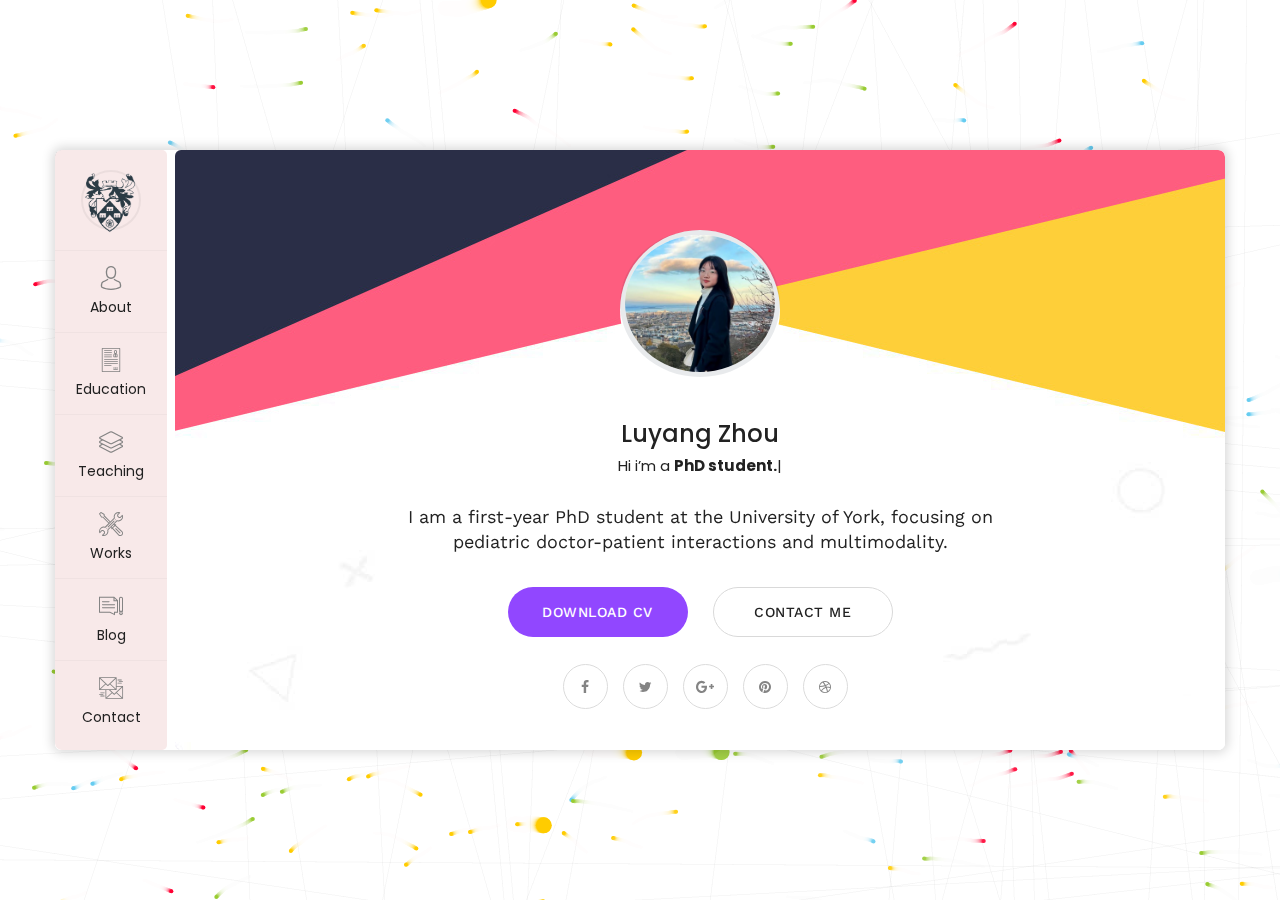
==== commit d9de3b04: "Update index.html" ====
--- a/index.html
+++ b/index.html
@@ -2,7 +2,7 @@
 <html lang="en">
 <head>
 <meta charset="utf-8">
-<title>Mahira | VCard | CV HTML Template</title>
+<title>Luyang Zhou | Personal Website</title>
 <!-- Stylesheets -->
 <link href="css/bootstrap.css" rel="stylesheet">
 <link href="css/style.css" rel="stylesheet">
@@ -54,7 +54,7 @@
                             <li class="current"><a href="#home">Home</a></li>
                             <li><a href="#about">About</a></li>
                             <li><a href="#resume">Education</a></li>
-                            <li><a href="#services">Services</a></li>
+                            <li><a href="#services">Teaching</a></li>
                             <li><a href="#work">Works</a></li>
                             <li><a href="#blog">Blog</a></li>
                             <li><a href="#contact">Contact</a></li>
@@ -102,7 +102,7 @@
                                 <li class="active home"><a class="logo" href="#home"><img src="images/logo.png" alt=""></a></li>
                                 <li><a href="#about"><i class="flaticon-social"></i>About</a></li>
                                 <li><a href="#resume"><i class="flaticon-curriculum"></i>Education</a></li>
-                                <li><a href="#services"><i class="flaticon-layers-1"></i>Services</a></li>
+                                <li><a href="#services"><i class="flaticon-layers-1"></i>Teaching</a></li>
                                 <li><a href="#work"><i class="flaticon-tools"></i>Works</a></li>
                                 <li><a href="#blog"><i class="flaticon-blog"></i>Blog</a></li>
                                 <li><a href="#contact"><i class="flaticon-send-mail"></i>Contact</a></li>
@@ -296,7 +296,7 @@
                         <!-- card item -->
                         <div class="card-services card-item" id="services" style="background-image:url(images/background/2.jpg)">
                             <div class="card-inner">
-                                <h4 class="title">Services</h4>
+                                <h4 class="title">Teaching</h4>
                                 <div class="row">
                                     <div class="services-block col-md-6">
                                         <div class="inner-box">
--- a/css/style.css
+++ b/css/style.css
@@ -1936,3 +1936,7 @@
     opacity: 1 !important;
     transform: translateX(10px);
 }
+
+body {
+    color: #000000;
+}
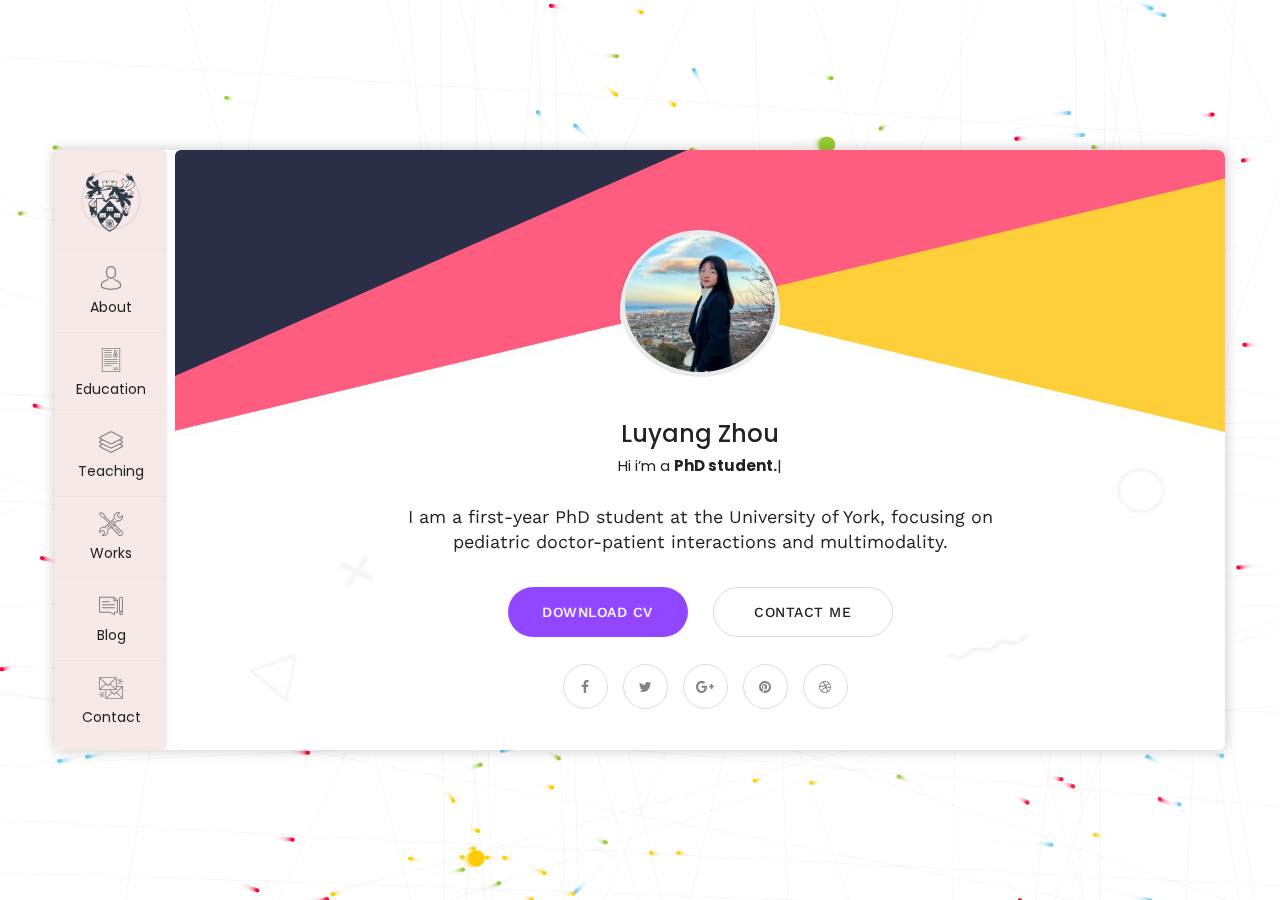
==== commit 9f8e3bbf: "Update index.html" ====
--- a/index.html
+++ b/index.html
@@ -301,8 +301,8 @@
                                     <div class="services-block col-md-6">
                                         <div class="inner-box">
                                             <div class="icon-box"><span class="icon flaticon-pen-tool"></span></div>
-                                            <h4><a href="blog-single.html">UI/UX Design</a></h4>
-                                            <div class="text">Lorem ipsum dolor amet constur adipisicing elit </div>
+                                            <h4><a href="blog-single.html">Reading and Writing in Academic IELTS</a></h4>
+                                            <div class="text">2023-2024 <br> Highmark Network Technology Co., Ltd </div>
                                         </div> 
                                     </div>
                                     <div class="services-block col-md-6">
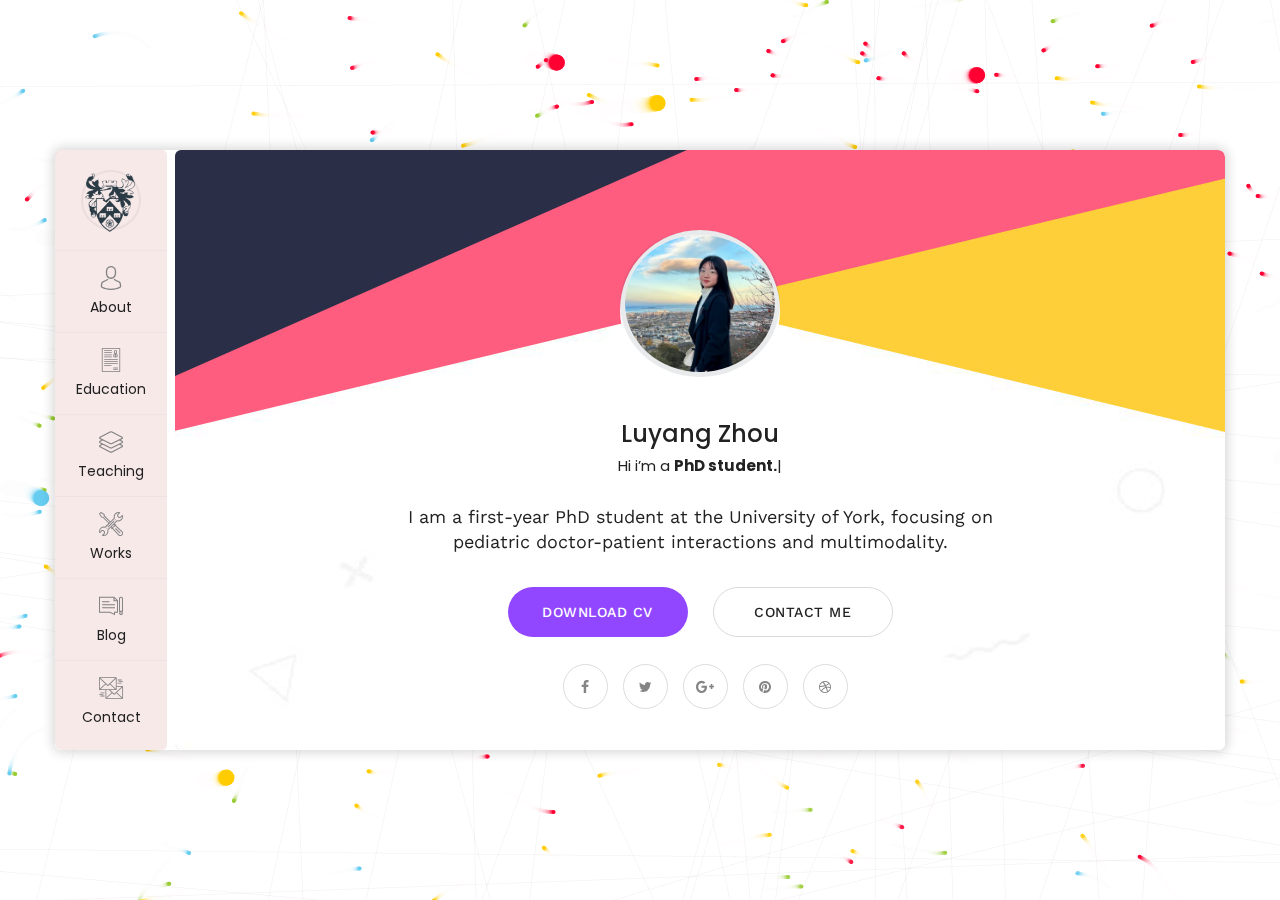
==== commit b1667a17: "Update index.html" ====
--- a/index.html
+++ b/index.html
@@ -308,36 +308,36 @@
                                     <div class="services-block col-md-6">
                                         <div class="inner-box">
                                             <div class="icon-box"><span class="icon flaticon-folder"></span></div>
-                                            <h4><a href="blog-single.html">Web Design</a></h4>
-                                            <div class="text">Lorem ipsum dolor amet constur adipisicing elit </div>
+                                            <h4><a href="blog-single.html">Foundations of Syntax</a></h4>
+                                            <div class="text">2023-2024 <br> Highmark Network Technology Co., Ltd </div>
                                         </div> 
                                     </div>
                                     <div class="services-block col-md-6">
                                         <div class="inner-box">
                                             <div class="icon-box"><span class="icon flaticon-computer"></span></div>
-                                            <h4><a href="blog-single.html">Branding</a></h4>
-                                            <div class="text">Lorem ipsum dolor amet constur adipisicing elit </div>
+                                            <h4><a href="blog-single.html"></a></h4>
+                                            <div class="text"></div>
                                         </div> 
                                     </div>
                                     <div class="services-block col-md-6">
                                         <div class="inner-box">
                                             <div class="icon-box"><span class="icon flaticon-layers-1"></span></div>
-                                            <h4><a href="blog-single.html">Logo Design</a></h4>
-                                            <div class="text">Lorem ipsum dolor amet constur adipisicing elit </div>
+                                            <h4><a href="blog-single.html"></a></h4>
+                                            <div class="text"> </div>
                                         </div> 
                                     </div>
                                     <div class="services-block col-md-6">
                                         <div class="inner-box">
                                             <div class="icon-box"><span class="icon flaticon-web-design"></span></div>
-                                            <h4><a href="blog-single.html">Apps Design</a></h4>
-                                            <div class="text">Lorem ipsum dolor amet constur adipisicing elit </div>
+                                            <h4><a href="blog-single.html"></a></h4>
+                                            <div class="text"></div>
                                         </div> 
                                     </div>
                                     <div class="services-block col-md-6">
                                         <div class="inner-box">
                                             <div class="icon-box"><span class="icon flaticon-photo-camera"></span></div>
-                                            <h4><a href="blog-single.html">Photography</a></h4>
-                                            <div class="text">Lorem ipsum dolor amet constur adipisicing elit </div>
+                                            <h4><a href="blog-single.html"></a></h4>
+                                            <div class="text"></div>
                                         </div> 
                                     </div>
                                 </div>
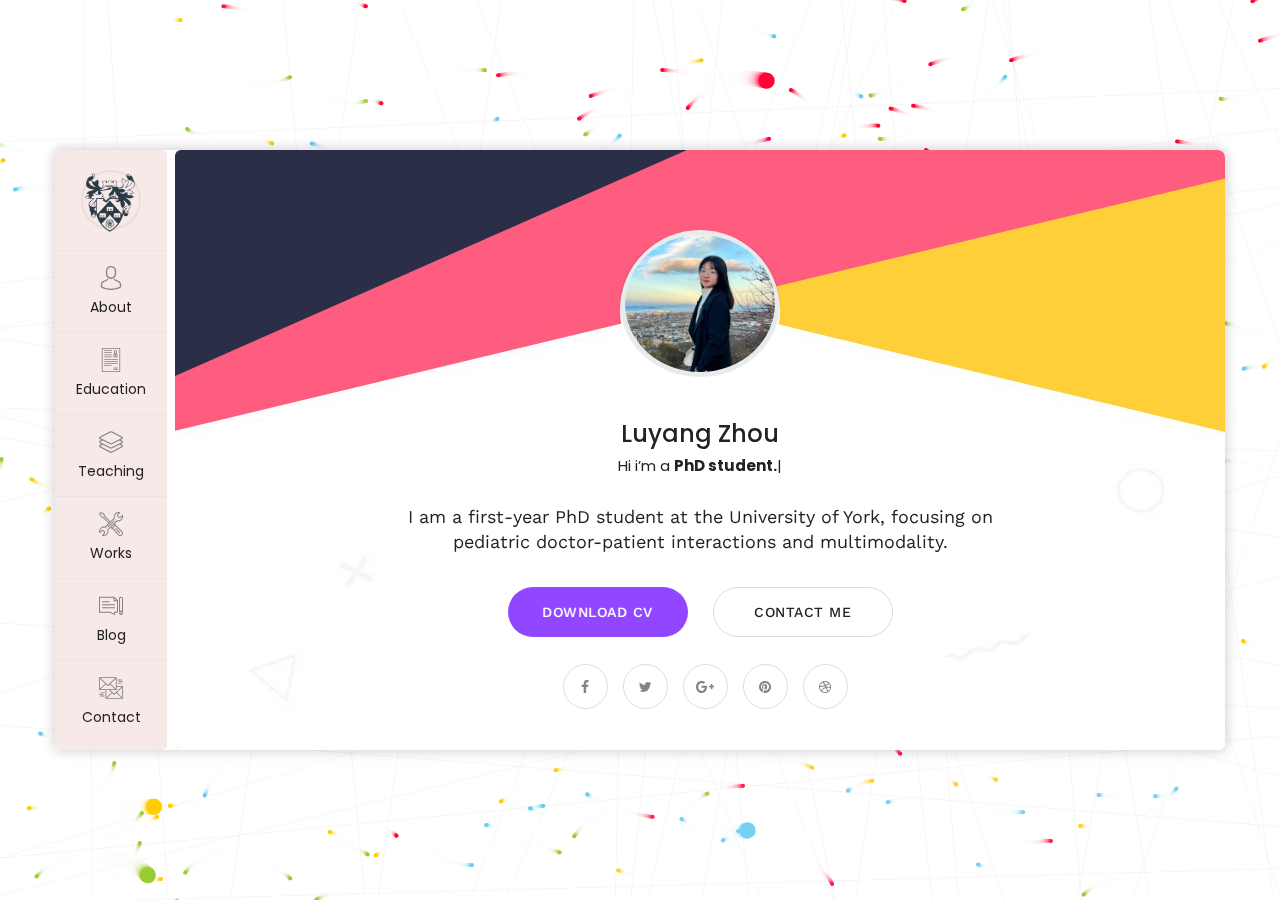
==== commit aeac366a: "Update index.html" ====
--- a/index.html
+++ b/index.html
@@ -301,7 +301,7 @@
                                     <div class="services-block col-md-6">
                                         <div class="inner-box">
                                             <div class="icon-box"><span class="icon flaticon-pen-tool"></span></div>
-                                            <h4><a href="blog-single.html">Reading and Writing in Academic IELTS</a></h4>
+                                            <h4><a href="blog-single.html">Academic IELTS</a></h4>
                                             <div class="text">2023-2024 <br> Highmark Network Technology Co., Ltd </div>
                                         </div> 
                                     </div>
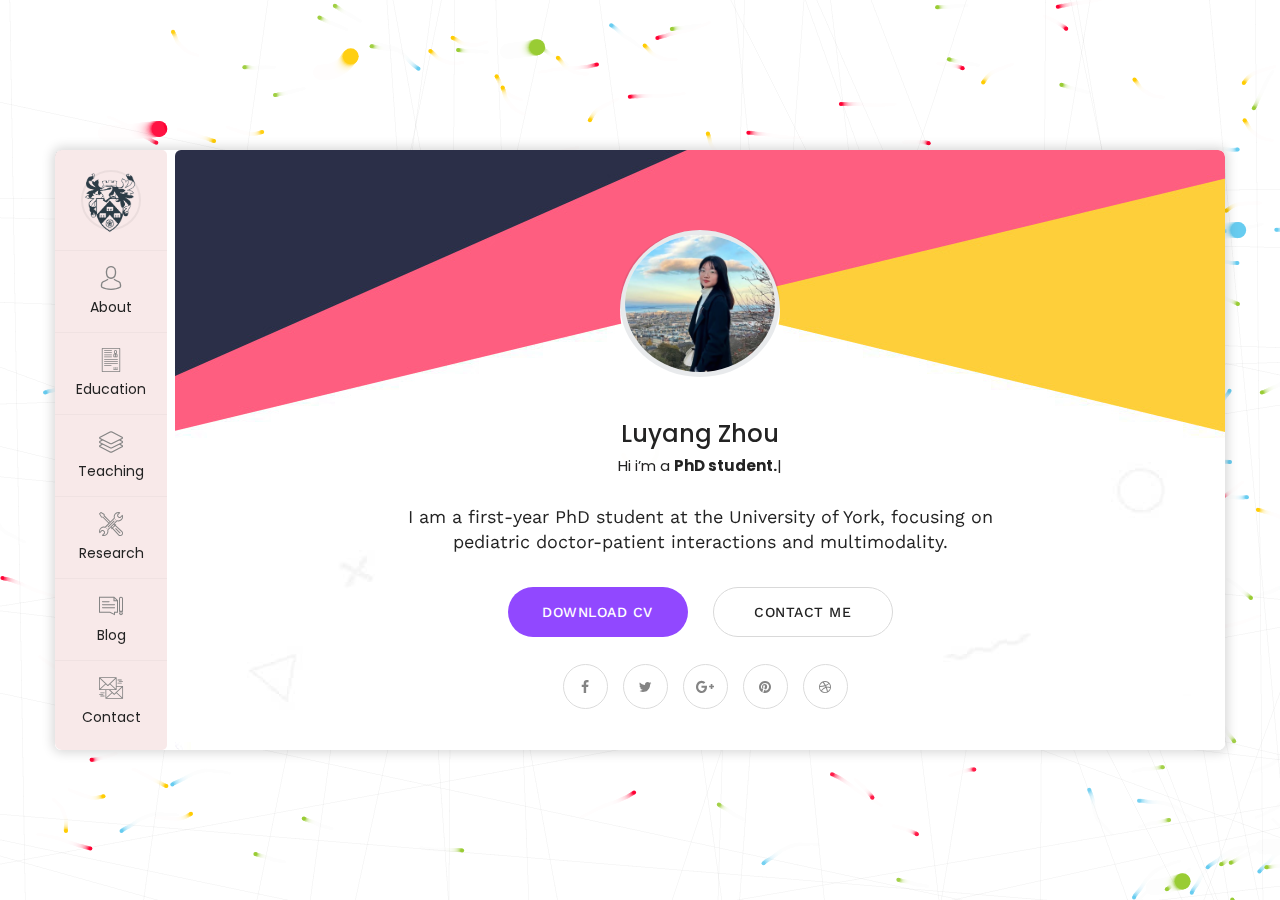
==== commit 836cda66: "Update index.html" ====
--- a/index.html
+++ b/index.html
@@ -55,7 +55,7 @@
                             <li><a href="#about">About</a></li>
                             <li><a href="#resume">Education</a></li>
                             <li><a href="#services">Teaching</a></li>
-                            <li><a href="#work">Works</a></li>
+                            <li><a href="#work">Research</a></li>
                             <li><a href="#blog">Blog</a></li>
                             <li><a href="#contact">Contact</a></li>
 
@@ -103,7 +103,7 @@
                                 <li><a href="#about"><i class="flaticon-social"></i>About</a></li>
                                 <li><a href="#resume"><i class="flaticon-curriculum"></i>Education</a></li>
                                 <li><a href="#services"><i class="flaticon-layers-1"></i>Teaching</a></li>
-                                <li><a href="#work"><i class="flaticon-tools"></i>Works</a></li>
+                                <li><a href="#work"><i class="flaticon-tools"></i>Research</a></li>
                                 <li><a href="#blog"><i class="flaticon-blog"></i>Blog</a></li>
                                 <li><a href="#contact"><i class="flaticon-send-mail"></i>Contact</a></li>
                             </ul>
@@ -347,101 +347,37 @@
                         <!-- card item -->
                         <div class="card-projects card-item" id="work" style="background-image:url(images/background/2.jpg)">
                             <div class="card-inner">
-                                <h4 class="title">Works</h4>
+                                <h4 class="title">研究成果</h4>
                                 <div class="row">
-                                    <div class="projects-block col-md-6">
-                                        <div class="inner-box">
-                                            <figure class="image">
-                                                <img src="images/gallery/1.jpg" alt="image">
-                                                <div class="overlay">
-                                                    <a class="lightbox-image option-btn" title="Image Caption Here" data-fancybox-group="example-gallery" href="images/gallery/1.jpg">
-                                                        <i class="fa fa-search"></i>
-                                                    </a>                                
-                                                </div>
-                                            </figure>
+                                    <!-- 研究描述块 -->
+                                    <div class="projects-block col-md-12">
+                                        <div class="inner-box">
                                             <div class="caption-title">
-                                                <h3><a href="#">Portfolio Item Title</a></h3>
-                                                <span>Branding, Print</span>
-                                            </div>
-                                        </div>
-                                    </div>
-                                    <div class="projects-block col-md-6">
-                                        <div class="inner-box">
-                                            <figure class="image">
-                                                <img src="images/gallery/2.jpg" alt="image">
-                                                <div class="overlay">
-                                                    <a class="lightbox-image option-btn" title="Image Caption Here" data-fancybox-group="example-gallery" href="images/gallery/2.jpg">
-                                                        <i class="fa fa-search"></i>
-                                                    </a>                                
-                                                </div>
-                                            </figure>
+                                                <h3>儿科会诊中儿童参与的多模态会话分析</h3>
+                                                <span>发表在《会话分析与儿童健康》期刊，2023年</span>
+                                                <p>本文探讨了儿童在儿科会诊中的语言和非语言互动，分析了手势、表情等多模态因素在会话中的作用。</p>
+                                            </div>
+                                        </div>
+                                    </div>
+
+                                    <!-- 另一个研究描述块 -->
+                                    <div class="projects-block col-md-12">
+                                        <div class="inner-box">
                                             <div class="caption-title">
-                                                <h3><a href="#">Portfolio Item Title</a></h3>
-                                                <span>Branding, Print</span>
-                                            </div>
-                                        </div>
-                                    </div>
-                                    <div class="projects-block col-md-6">
-                                        <div class="inner-box">
-                                            <figure class="image">
-                                                <img src="images/gallery/3.jpg" alt="image">
-                                                <div class="overlay">
-                                                    <a class="lightbox-image option-btn" title="Image Caption Here" data-fancybox-group="example-gallery" href="images/gallery/3.jpg">
-                                                        <i class="fa fa-search"></i>
-                                                    </a>                                
-                                                </div>
-                                            </figure>
+                                                <h3>学习空间优化：EFL课堂中的反馈实践对比研究</h3>
+                                                <span>发表在《语言学习与技术》期刊，2022年</span>
+                                                <p>本研究比较了中国EFL课堂中不同反馈方式的有效性，提出了优化反馈的策略。</p>
+                                            </div>
+                                        </div>
+                                    </div>
+
+                                    <!-- 另一个研究描述块 -->
+                                    <div class="projects-block col-md-12">
+                                        <div class="inner-box">
                                             <div class="caption-title">
-                                                <h3><a href="#">Portfolio Item Title</a></h3>
-                                                <span>Branding, Print</span>
-                                            </div>
-                                        </div>
-                                    </div>
-                                    <div class="projects-block col-md-6">
-                                        <div class="inner-box">
-                                            <figure class="image">
-                                                <img src="images/gallery/4.jpg" alt="image">
-                                                <div class="overlay">
-                                                    <a class="lightbox-image option-btn" title="Image Caption Here" data-fancybox-group="example-gallery" href="images/gallery/4.jpg">
-                                                        <i class="fa fa-search"></i>
-                                                    </a>                                
-                                                </div>
-                                            </figure>
-                                            <div class="caption-title">
-                                                <h3><a href="#">Portfolio Item Title</a></h3>
-                                                <span>Branding, Print</span>
-                                            </div>
-                                        </div>
-                                    </div>
-                                    <div class="projects-block col-sm-6">
-                                        <div class="inner-box">
-                                            <figure class="image">
-                                                <img src="images/gallery/5.jpg" alt="image">
-                                                <div class="overlay">
-                                                    <a class="lightbox-image option-btn" title="Image Caption Here" data-fancybox-group="example-gallery" href="images/gallery/5.jpg">
-                                                        <i class="fa fa-search"></i>
-                                                    </a>                                
-                                                </div>
-                                            </figure>
-                                            <div class="caption-title">
-                                                <h3><a href="#">Portfolio Item Title</a></h3>
-                                                <span>Branding, Print</span>
-                                            </div>
-                                        </div>
-                                    </div>
-                                    <div class="projects-block col-sm-6">
-                                        <div class="inner-box">
-                                            <figure class="image">
-                                                <img src="images/gallery/6.jpg" alt="image">
-                                                <div class="overlay">
-                                                    <a class="lightbox-image option-btn" title="Image Caption Here" data-fancybox-group="example-gallery" href="images/gallery/6.jpg">
-                                                        <i class="fa fa-search"></i>
-                                                    </a>                                
-                                                </div>
-                                            </figure>
-                                            <div class="caption-title">
-                                                <h3><a href="#">Portfolio Item Title</a></h3>
-                                                <span>Branding, Print</span>
+                                                <h3>爱国主义在互动中的体现：对神舟飞船航天员访谈的会话分析</h3>
+                                                <span>发表在《社会互动与文化》期刊，2021年</span>
+                                                <p>通过会话分析，本文探讨了神舟飞船航天员访谈中的爱国主义表达，揭示了语言与国家认同感的关联。</p>
                                             </div>
                                         </div>
                                     </div>
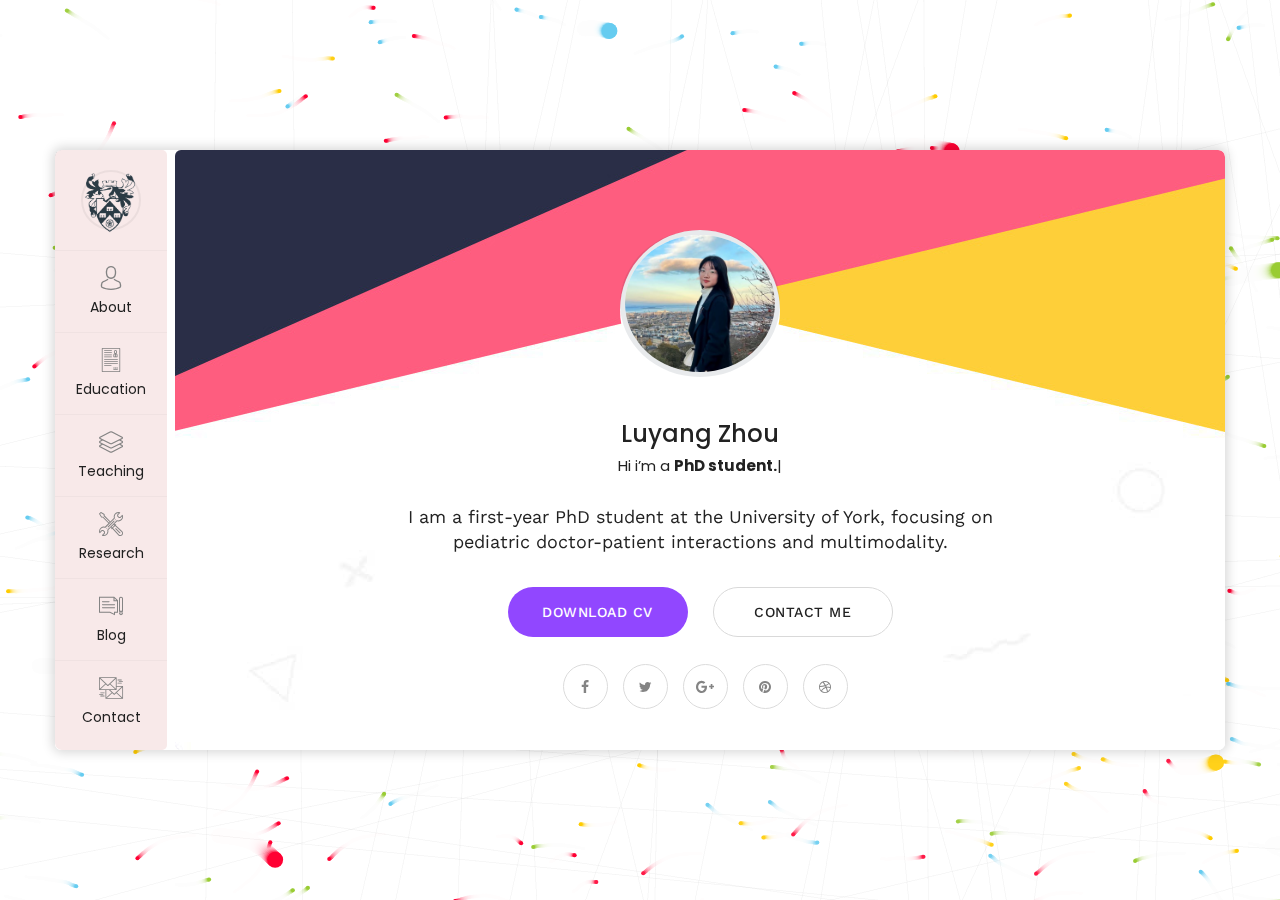
==== commit 29f45842: "Update index.html" ====
--- a/index.html
+++ b/index.html
@@ -389,57 +389,7 @@
                         <div class="card-blog card-item" id="blog" style="background-image:url(images/background/2.jpg)">
                             <div class="card-inner">
                                 <h4 class="title">Blog</h4>
-                                <div class="news-block">
-                                    <div class="inner-box">
-                                        <div class="image">
-                                            <img src="images/resource/blog-1.jpg" alt="">
-                                            <div class="overlay">
-                                                <a class="link-btn" href="blog-single.html">
-                                                    <i class="fa fa-link"></i>
-                                                </a>                                
-                                            </div>
-                                        </div>
-                                        <div class="date"><strong>02</strong> <br>Sep</div>
-                                        <div class="lower-content">
-                                            <h4><a href="blog-single.html">Let’s Talk About Design</a></h4>
-                                            <div class="post-meta">by admin  /  <span>Design</span></div>
-                                        </div>
-                                    </div>
-                                </div>
-                                <div class="news-block">
-                                    <div class="inner-box">
-                                        <div class="image">
-                                            <img src="images/resource/blog-2.jpg" alt="">
-                                            <div class="overlay">
-                                                <a class="link-btn" href="blog-single.html">
-                                                    <i class="fa fa-link"></i>
-                                                </a>                                
-                                            </div>
-                                        </div>
-                                        <div class="date"><strong>04</strong> <br>Sep</div>
-                                        <div class="lower-content">
-                                            <h4><a href="blog-single.html">Let’s Talk About Design</a></h4>
-                                            <div class="post-meta">by admin  /  <span>Design</span></div>
-                                        </div>
-                                    </div>
-                                </div>
-                                <div class="news-block">
-                                    <div class="inner-box">
-                                        <div class="image">
-                                            <img src="images/resource/blog-3.jpg" alt="">
-                                            <div class="overlay">
-                                                <a class="link-btn" href="blog-single.html">
-                                                    <i class="fa fa-link"></i>
-                                                </a>                                
-                                            </div>
-                                        </div>
-                                        <div class="date"><strong>06</strong> <br>Sep</div>
-                                        <div class="lower-content">
-                                            <h4><a href="blog-single.html">Let’s Talk About Design</a></h4>
-                                            <div class="post-meta">by admin  /  <span>Design</span></div>
-                                        </div>
-                                    </div>
-                                </div>
+                                
                             </div>
                         </div>
                         <!-- end item -->
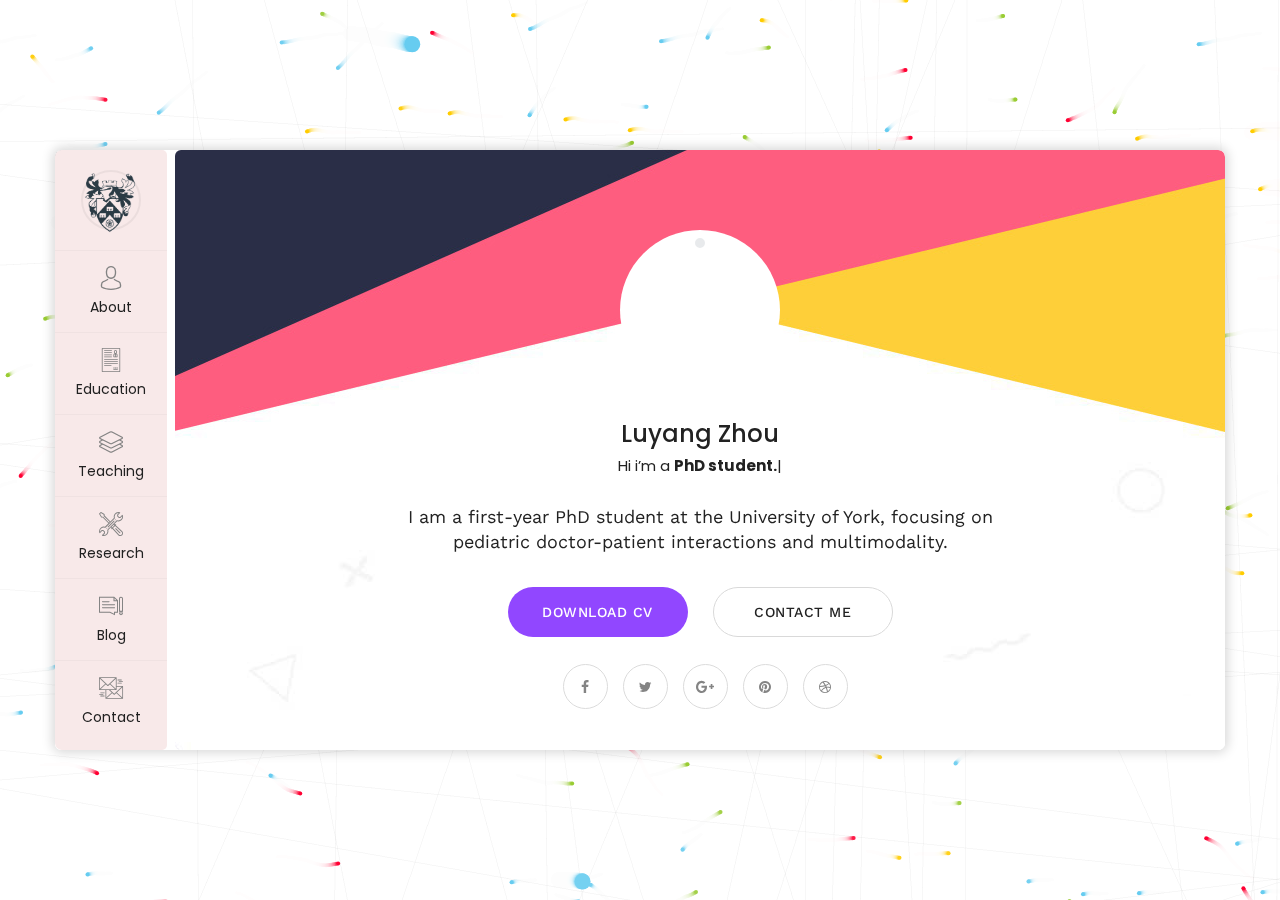
==== commit 4c4010c1: "Update index.html" ====
--- a/index.html
+++ b/index.html
@@ -347,40 +347,12 @@
                         <!-- card item -->
                         <div class="card-projects card-item" id="work" style="background-image:url(images/background/2.jpg)">
                             <div class="card-inner">
-                                <h4 class="title">研究成果</h4>
+                                <h4 class="title">Research Output</h4>
                                 <div class="row">
                                     <!-- 研究描述块 -->
-                                    <div class="projects-block col-md-12">
-                                        <div class="inner-box">
-                                            <div class="caption-title">
-                                                <h3>儿科会诊中儿童参与的多模态会话分析</h3>
-                                                <span>发表在《会话分析与儿童健康》期刊，2023年</span>
-                                                <p>本文探讨了儿童在儿科会诊中的语言和非语言互动，分析了手势、表情等多模态因素在会话中的作用。</p>
-                                            </div>
-                                        </div>
-                                    </div>
-
-                                    <!-- 另一个研究描述块 -->
-                                    <div class="projects-block col-md-12">
-                                        <div class="inner-box">
-                                            <div class="caption-title">
-                                                <h3>学习空间优化：EFL课堂中的反馈实践对比研究</h3>
-                                                <span>发表在《语言学习与技术》期刊，2022年</span>
-                                                <p>本研究比较了中国EFL课堂中不同反馈方式的有效性，提出了优化反馈的策略。</p>
-                                            </div>
-                                        </div>
-                                    </div>
-
-                                    <!-- 另一个研究描述块 -->
-                                    <div class="projects-block col-md-12">
-                                        <div class="inner-box">
-                                            <div class="caption-title">
-                                                <h3>爱国主义在互动中的体现：对神舟飞船航天员访谈的会话分析</h3>
-                                                <span>发表在《社会互动与文化》期刊，2021年</span>
-                                                <p>通过会话分析，本文探讨了神舟飞船航天员访谈中的爱国主义表达，揭示了语言与国家认同感的关联。</p>
-                                            </div>
-                                        </div>
-                                    </div>
+
+
+                                    
                                 </div>
                             </div>
                         </div>
--- a/css/style.css
+++ b/css/style.css
@@ -6,9 +6,9 @@
 3. Global
 4. Header
 5. About
-6. Resume
-7. Services
-8. Works
+6. Education
+7. Teaching
+8. Research
 9. Blog
 10. Contact
 **********************************************/
@@ -61,7 +61,7 @@
 
 body {
 	font-size:15px;
-	color:#777777;
+	color:#000000;
 	line-height:1.7em;
 	font-weight:400;
 	background:#ffffff;
@@ -683,7 +683,7 @@
 .card-about .title {
 	font-size: 22px;
 	font-weight: 500;
-	color: #222;
+	color: #000000;
 	margin-bottom: 20px;
 }
 
@@ -709,7 +709,7 @@
 }
 
 .card-about .list-style-one li strong {
-	color: #222;
+	color: #000000;
 }
 
 .skill-section .row{
@@ -745,7 +745,7 @@
     top: 50%;
     width: 100%;
     font-size: 20px;
-    color: #222222;
+    color: #000000;
     font-weight: 300;
     line-height: 40px;
     margin-top: -20px;
@@ -755,7 +755,7 @@
 	position: relative;
 	font-size: 15px;
 	line-height: 1.2em;
-	color: #222222;
+	color: #000000;
 	font-weight: 400;
 	text-align:  center;
 	font-family:  'Work Sans', sans-serif;
@@ -775,7 +775,7 @@
 	position: relative;	
 	font-size: 18px;
 	line-height: 28px;
-	color: #555555;
+	color: #000000;
 	font-weight: 300;
 	margin-top: 15px;
 }
@@ -784,7 +784,7 @@
 /*** 
 
 ====================================================================
-	Resume Section
+	Education Section
 ====================================================================
 
 ***/
@@ -927,7 +927,7 @@
 /*** 
 
 ====================================================================
-	Services Section
+	Teaching Section
 ====================================================================
 
 ***/
@@ -1016,167 +1016,78 @@
 /*** 
 
 ====================================================================
-	Projects Section
+	Research Section
 ====================================================================
 
 ***/
 
+/* 整体研究卡片部分 */
 .card-projects {
-	padding: 50px 50px;
-}
-
+    padding: 50px 50px;
+    background-color: #ffffff; /* 设置白色背景 */
+    border-radius: 10px;
+    box-shadow: 0 0 15px rgba(0, 0, 0, 0.1); /* 轻微阴影效果 */
+}
+
+/* 研究部分的标题样式 */
 .card-projects .title {
-    font-size: 22px;
-    font-weight: 500;
-    color: #222;
+    font-size: 24px;
+    font-weight: 600;
+    color: #000000; /* 黑色标题 */
     margin-bottom: 30px;
+    text-align: left;
     padding-bottom: 15px;
-    border-bottom: 1px solid #e5e5e5;
-    margin-top: -9px;
-}
-
+    border-bottom: 2px solid #e5e5e5; /* 下方的分隔线 */
+}
+
+/* 研究描述块 */
 .projects-block {
     position: relative;
-    margin-bottom: 30px;
-}
-
-.projects-block .inner-box {
-    position: relative;
-}
-
-.projects-block .image img {
-    width: 100%;
-    transition: .5s ease;
-}
-
-.projects-block:hover .image img {
-	transform: scale(1.15);
-}
-
-.projects-block .image::before {
-    background: rgba(145, 71, 255, 0.90);
-    bottom: 0px;
-    content: "";
-    left: 0px;
-    opacity: 0;
-    position: absolute;
-    right: 0px;
-    top: 0px;
-    z-index: 9;
-    transition: all 0.4s ease-in-out 0s;
-}
-
-.projects-block:hover .image::before {
-    opacity: 1;
-}
-
-.projects-block .image {
-    position: relative;
-    border-radius:  5px;
-    overflow:  hidden;
-}
-
-.projects-block .overlay a {
-    background: rgba(255, 255, 255, 1) none repeat scroll 0 0;
-    border-radius: 50%;
-    color: #9147ff;
-    font-size: 20px;
-    height: 60px;
-    line-height: 60px;
-    opacity: 0;
-    position: absolute;
-    text-align: center;
-    transform: translateX(-50%) translateY(-50%) scale(0.6);
-    transition: all 0.4s ease 0s;
-    width: 60px;
-}
-
-.projects-block .overlay a:hover {
-    background: rgba(255, 255, 255, .8) none repeat scroll 0 0;
-    color: #000;
-}
-
-.projects-block:hover .overlay a {
-    opacity: 1;
-    transform: translateX(-50%) translateY(-50%) scale(1);
-}
-
-.projects-block .overlay {
-    left: 0;
-    opacity: 0;
-    position: absolute;
-    right: 0;
-    text-align: center;
-    top: 50%;
-    transform: translateY(-50%);
-    transition: all 0.5s ease 0s;
-    z-index: 10;
-}
-
-.projects-block:hover .overlay {
-    opacity: 1;
-}
-
-.projects-block .caption-title {
-    bottom: 20px;
-    left: 20px;
-    opacity: 0;
-    position: absolute;
-    transition: all 0.3s ease-in-out 0s;
-    z-index: 12;
-}
-
-.projects-block:hover .caption-title {
-    opacity: 1;
-}
-
+    margin-bottom: 40px; /* 研究描述块之间的间距 */
+    padding: 20px;
+    border: 1px solid #e0e0e0; /* 边框 */
+    border-radius: 8px; /* 圆角效果 */
+    transition: background-color 0.3s ease;
+}
+
+/* 悬停时的效果 */
+.projects-block:hover {
+    background-color: #f9f9f9; /* 悬停时改变背景色 */
+}
+
+/* 研究项目的标题 */
 .projects-block .caption-title h3 {
-    color: #fff;
     font-size: 20px;
     font-weight: 500;
-    text-transform: capitalize;
-    transform: translateY(15px);
-    transition: all 0.4s ease-in-out 0s;
-}
-
-.projects-block .caption-title h3 a {
-    color: #fff;
-}
-
-.projects-block:hover .caption-title h3,
-.projects-block:hover .caption-title span {
-    transform: translateX(0px);
-}
-
+    color: #000000; /* 黑色标题 */
+    margin-bottom: 10px;
+    transition: color 0.3s ease; /* 悬停时颜色渐变 */
+}
+
+/* 研究项目标题悬停时的颜色变化 */
+.projects-block:hover .caption-title h3 {
+    color: #9147ff; /* 悬停时改变为紫色 */
+}
+
+/* 研究项目的期刊和年份描述 */
 .projects-block .caption-title span {
-    color: #fff;
-    display: inline-block;
-    font-size: 15px;
-    line-height: 16px;
-    transform: translateY(15px);
-    transition: all 0.4s ease-in-out 0s;
-    text-transform: capitalize;
-}
-
-.projects-block .caption-title-two {
-    padding-top: 15px;
-    padding-left:  20px;
-    padding-bottom:  20px;
-    box-shadow: 0 0 20px 1px #0000001f;
-}
-
-.projects-block .caption-title-two h3 a {
-    color: #222;
-    font-size: 20px;
-    font-weight: 500;
-    text-transform: capitalize;
-}
-
-.projects-block .caption-title-two span {
-    font-size: 15px;
-    line-height: 16px;
-    font-weight: 500;
-    text-transform: capitalize;
+    font-size: 16px;
+    color: #777777; /* 灰色文本 */
+    display: block;
+    margin-bottom: 10px;
+}
+
+/* 研究项目的详细描述 */
+.projects-block .caption-title p {
+    font-size: 16px;
+    color: #555555; /* 中灰色文本 */
+    line-height: 1.6em;
+    margin-bottom: 0;
+}
+
+/* 研究项目卡片内部的间距 */
+.inner-box {
+    padding: 20px;
 }
 
 /*** 
@@ -1937,6 +1848,4 @@
     transform: translateX(10px);
 }
 
-body {
-    color: #000000;
-}
+
